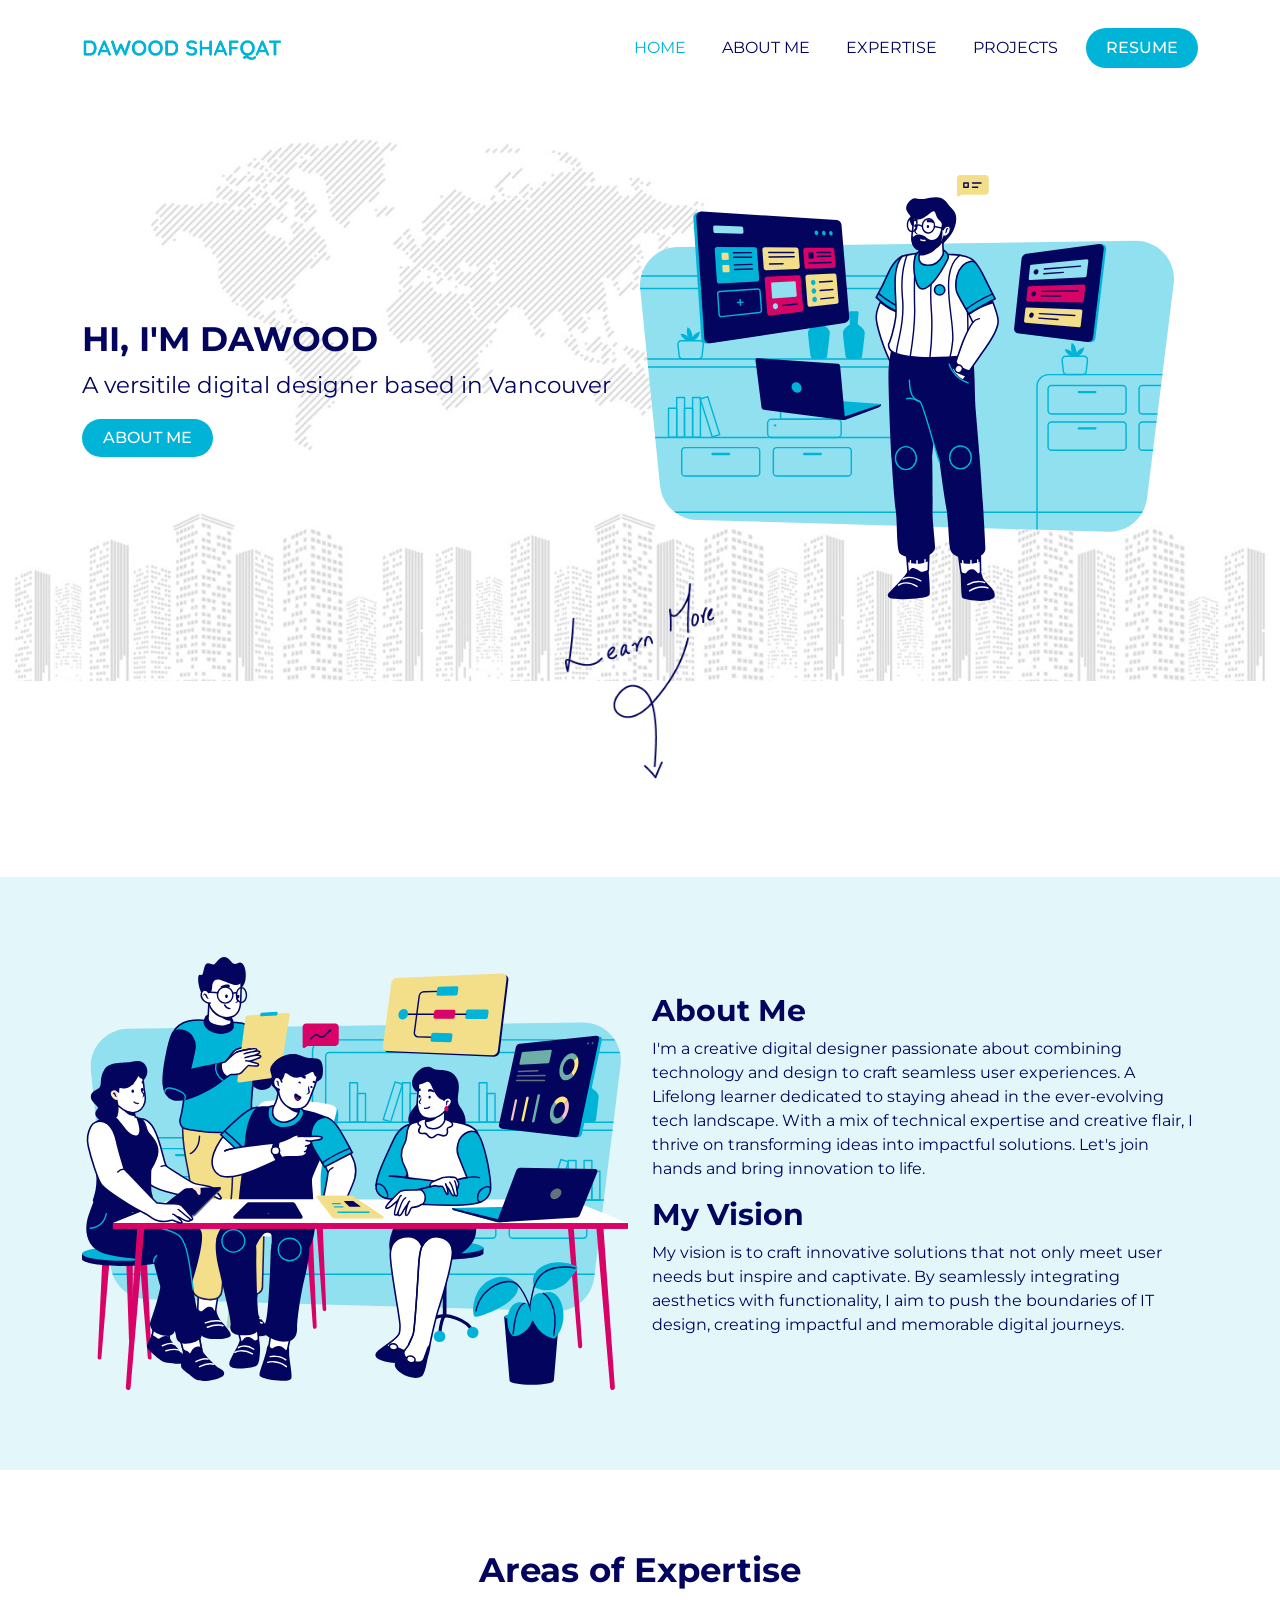
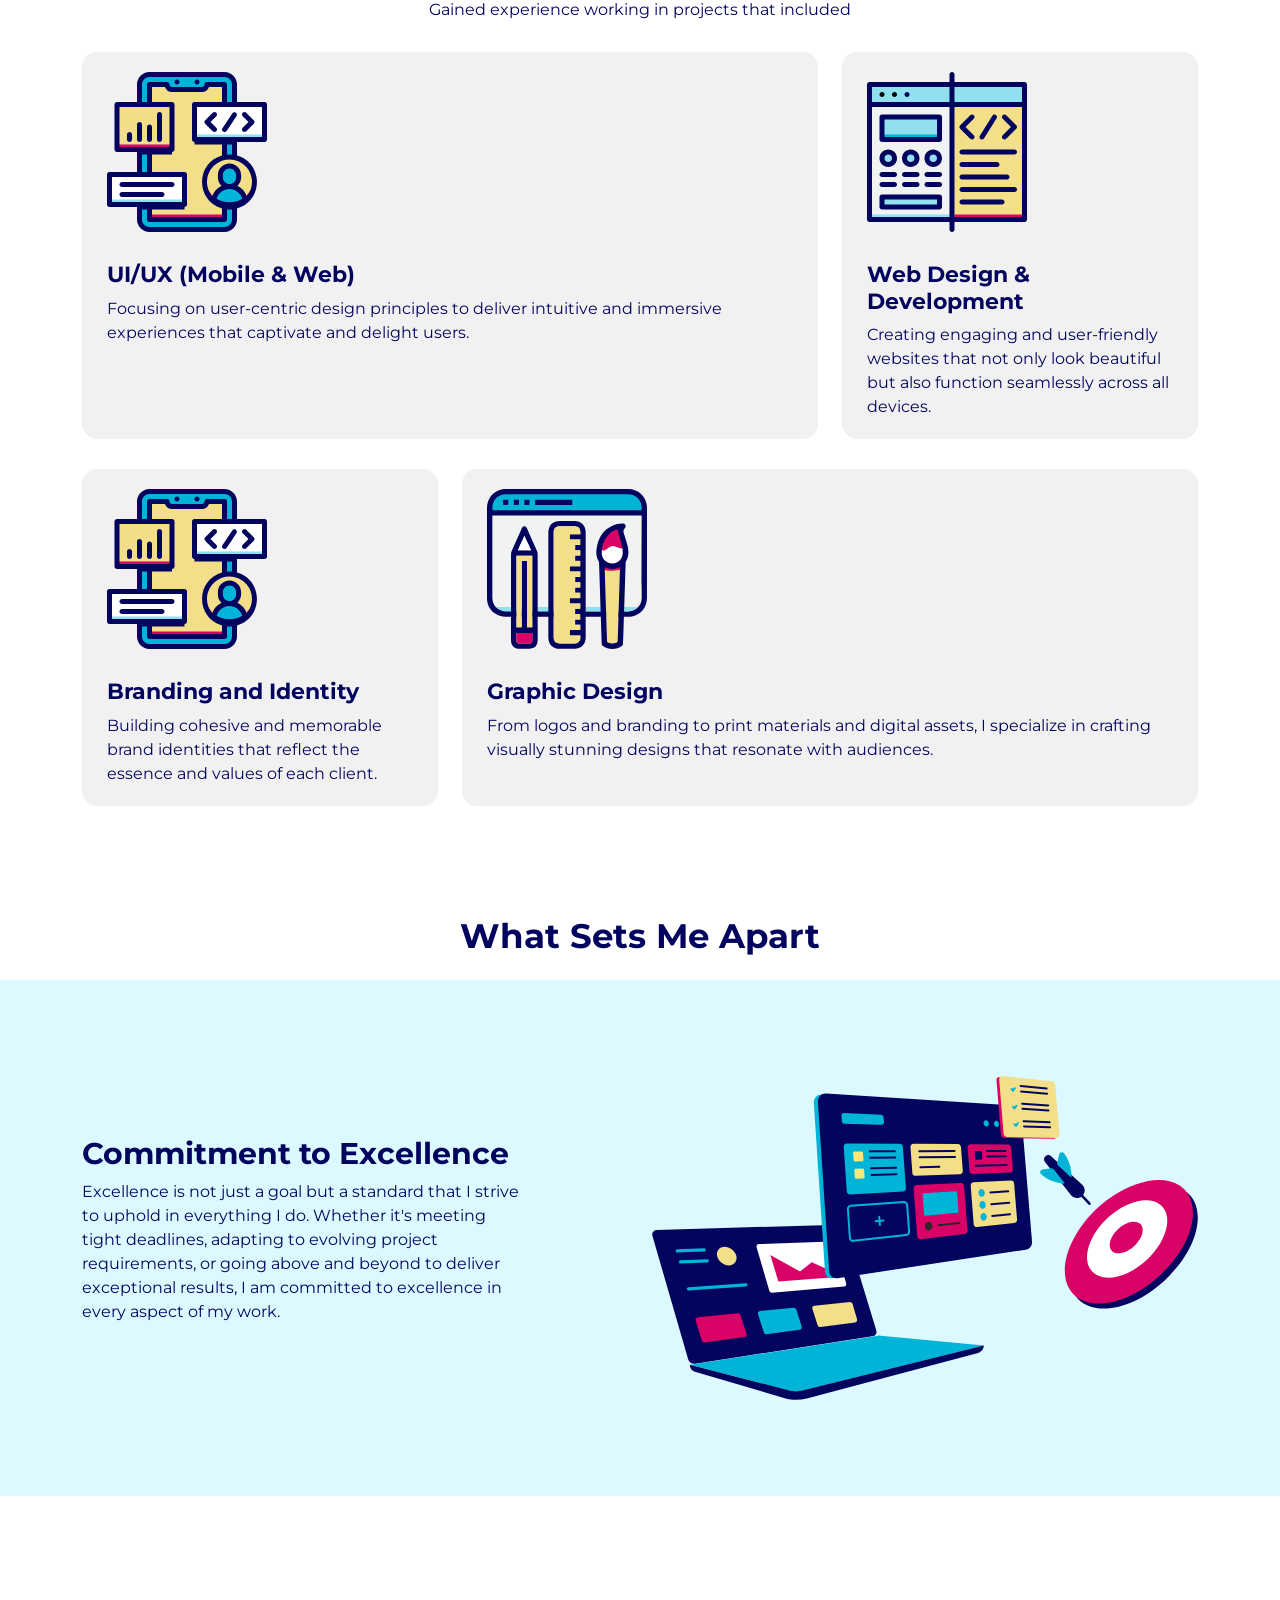
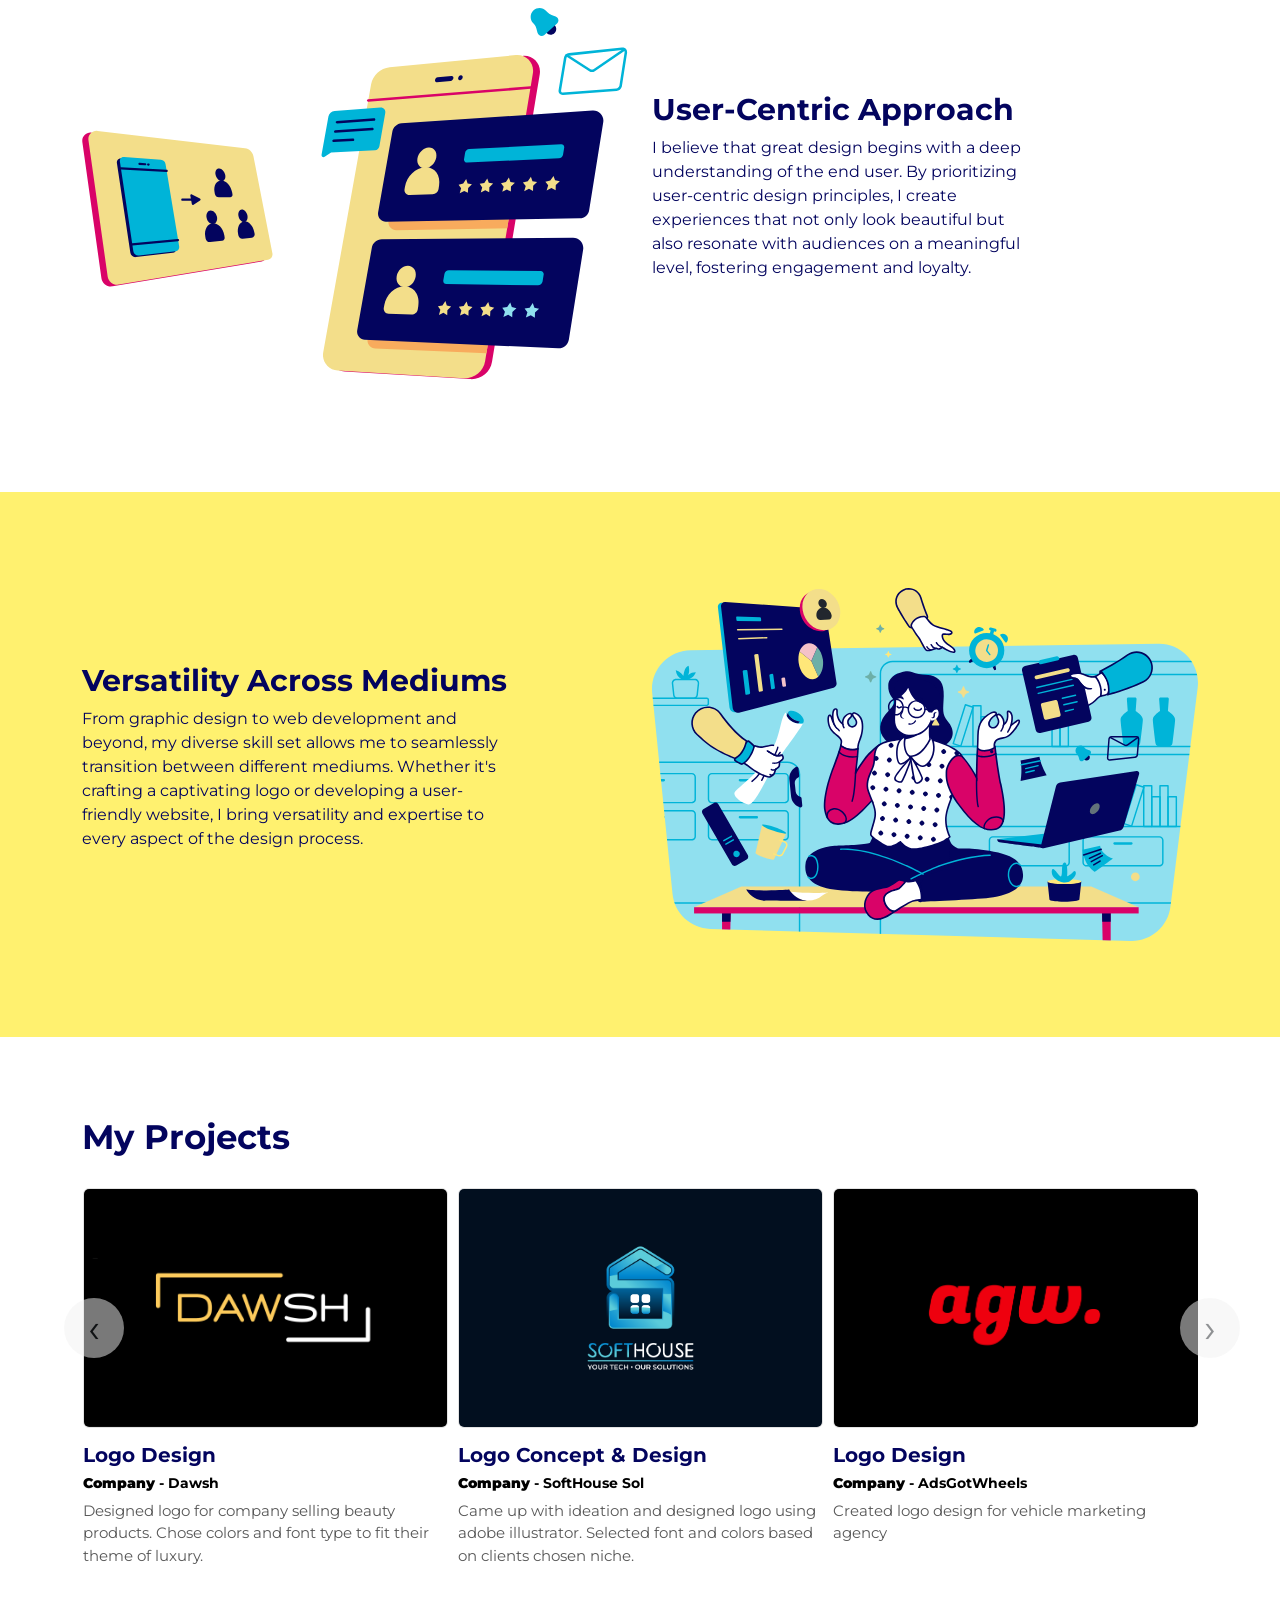
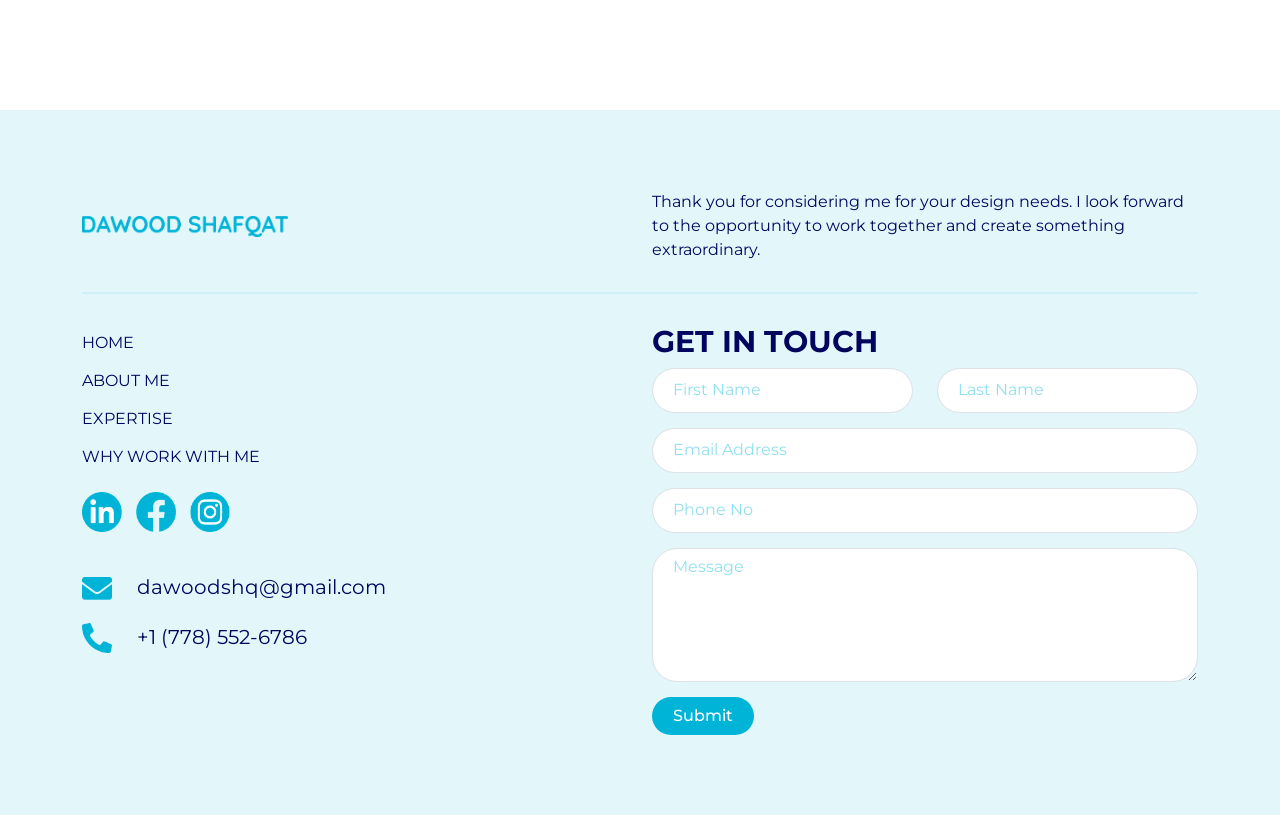
==== index.html @ 08c76b5c "Update index.html" ====
<!doctype html>
<html lang="en">

<head>
    <meta charset="utf-8">
    <meta name="viewport" content="width=device-width, initial-scale=1">
    <title>Dawood Shafqat</title>
    <link href="https://cdn.jsdelivr.net/npm/bootstrap@5.3.2/dist/css/bootstrap.min.css" rel="stylesheet"
        integrity="sha384-T3c6CoIi6uLrA9TneNEoa7RxnatzjcDSCmG1MXxSR1GAsXEV/Dwwykc2MPK8M2HN" crossorigin="anonymous">
    <link rel="preconnect" href="https://fonts.googleapis.com">
    <link rel="preconnect" href="https://fonts.gstatic.com" crossorigin>
    <link href="https://fonts.googleapis.com/css2?family=Montserrat:wght@400;500;700&display=swap" rel="stylesheet">
    <link rel="stylesheet" href="css/owl.carousel.min.css">
    <link rel="stylesheet" href="css/owl.theme.default.min.css">
    <link rel="stylesheet" href="css/style.css">
    <link rel="icon" type="image/png" href="img/fav2.png">

    
</head>

<body>
    <header>
        <nav class="navbar navbar-expand-lg ">
            <div class="container">
                <a class="navbar-brand" href="/"><img src="img/logo6.png" alt="" class="img-fluid logo"></a>
                <button class="navbar-toggler" type="button" data-bs-toggle="collapse"
                    data-bs-target="#navbarNavDropdown" aria-controls="navbarNavDropdown" aria-expanded="false"
                    aria-label="Toggle navigation">
                    <span class="navbar-toggler-icon"></span>
                </button>
                <div class="collapse navbar-collapse justify-content-end" id="navbarNavDropdown">
                    <ul class="navbar-nav">
                        <li class="nav-item">
                            <a class="nav-link active" aria-current="page" href="/">HOME</a>
                        </li>
                        <li class="nav-item">
                            <a class="nav-link" href="/#about-us">ABOUT ME</a>
                        </li>
                        <li class="nav-item">
                            <a class="nav-link" href="/#services">EXPERTISE</a>
                        </li>
                        <li class="nav-item">
                            <a class="nav-link" href="/#projects">PROJECTS</a>
                        </li>
                        <li class="nav-item">
                            <a class="nav-link btn btn-theme" href="Resume-Dawood.pdf" target="_blank">RESUME</a>
                        </li>
                    </ul>
                </div>
            </div>
        </nav>
    </header>

    <section class="bg-main" id="home">
        <div class="container">
            <div class="mainbanner">

                <div class="item row align-items-center">
                    <div class="col-md-6">
                        <h2>
                           HI, I'M DAWOOD
                        </h2>
                        <p style="font-size: 23px;">
                          A versitile digital designer based in Vancouver
                        </p>
                        <a href="/#about-us" class="btn btn-theme">ABOUT ME</a>
                    </div>
                    <div class="col-md-6">
                        <img src="img/home.svg" class="img-fluid" alt="">
                    </div>
                </div>

            </div>
        </div>
    </section>

    <a href="#about-us" class="learnomore"><img src="img/learnmore.png" class="img-fluid center-cta" alt=""></a>

    <section class="bg-theme" id="about-us">
        <div class="container">
            <div class="row align-items-center">
                <div class="col-md-6">
                    <img src="img/team.svg" alt="" class="img-fluid">
                </div>
                <div class="col-md-6">
                    <h3>About Me</h3>
                    <p>I'm a creative digital designer passionate about combining technology and design to craft seamless user experiences. A Lifelong learner dedicated to staying ahead in the ever-evolving tech landscape. With a mix of technical expertise and creative flair, I thrive on transforming ideas into impactful solutions. Let's join hands and bring innovation to life.

</p>
                    <h3>My Vision</h3>
                    <p>
                         My vision is to craft innovative solutions that not only meet user needs but inspire and captivate. By seamlessly integrating aesthetics with functionality, I aim to push the boundaries of IT design, creating impactful and memorable digital journeys.
                    </p>
                </div>
            </div>
        </div>
    </section>

    <section class="services" id="services">
        <div class="container">
            <div class="row align-items-center">
                <div class="col-md-12 text-center">
                    <h2>Areas of Expertise</h2>
                    <p>Gained experience working in projects that included</p>
                </div>
            </div>
            <div class="row">


                <div class="col-md-6 col-lg-8">
                    <div class="servicebox">
                        <img src="img/UserExperience.svg" alt="" class="img-fluid">
                        <h4>
                            UI/UX (Mobile & Web)
                        </h4>
                        <p>
                            Focusing on user-centric design principles to deliver intuitive and immersive experiences that captivate and delight users.
                        </p>
                    </div>
                </div>

                <div class="col-lg-4 col-md-6">
                    <div class="servicebox">
                        <img src="img/Development.svg" alt="" class="img-fluid">
                        <h4>
                            Web Design & Development
                        </h4>
                        <p>
                            Creating engaging and user-friendly websites that not only look beautiful but also function seamlessly across all devices.
                        </p>
                    </div>
                </div>

                <div class="col-lg-4 col-md-6">
                    <div class="servicebox">
                        <img src="img/UserExperience.svg" alt="" class="img-fluid">
                        <h4>
                            Branding and Identity
                        </h4>
                        <p>
                            Building cohesive and memorable brand identities that reflect the essence and values of each client.
                        </p>
                    </div>
                </div>

                <div class="col-md-6 col-lg-8">
                    <div class="servicebox">
                        <img src="img/UIUX.svg" alt="" class="img-fluid">
                        <h4>
                            Graphic Design
                        </h4>
                        <p>
                           From logos and branding to print materials and digital assets, I specialize in crafting visually stunning designs that resonate with audiences.
                        </p>
                    </div>
                </div>

              <!--   <div class="col-md-6 col-lg-8">
                    <div class="servicebox">
                        <img src="img/PassiveIncome.svg" alt="" class="img-fluid">
                        <h4>
                            Devops
                        </h4>
                        <p>
                            Services encompass continuous integration, deployment, automation, monitoring, and cloud
                            orchestration. We optimize workflows, enhance collaboration, and ensure rapid, reliable
                            software delivery for accelerated innovation and competitiveness.
                        </p>
                    </div>
                </div>

 -->
                <!-- <div class="col-lg-4 col-md-6">
                    <div class="servicebox">
                        <img src="img/CloudComputing.svg" alt="" class="img-fluid">
                        <h4>
                            Cloud Solutions
                        </h4>
                        <p>
                            Leverage the power of the cloud for scalability, security, and cost-effieciency in your
                            operations.
                        </p>
                    </div>
                </div>

            </div>
 -->

        </div>
    </section>
    
    <h2 class="text-center mb-4">What Sets Me Apart</h2>

    <section class="theme-blue mt-4" id="why">
        <div class="container">
            <div class="row align-items-center">
                <div class="col-md-6 my-3">
                    <h3>Commitment to Excellence</h3>
                    <p>Excellence is not just a goal but a standard that I strive to uphold in everything I do. Whether it's meeting tight deadlines, adapting to evolving project requirements, or going above and beyond to deliver exceptional results, I am committed to excellence in every aspect of my work.

</p>
                </div>
                <div class="col-md-6 my-3">
                    <img src="img/innovative-solutions.svg" alt="" class="img-fluid">
                </div>
            </div>
        </div>
    </section>

    <section class="theme-white mt-3" id="why">
        <div class="container">
            <div class="row align-items-center">
                <div class="col-md-6 my-3">
                    <img src="img/approach.svg" alt="" class="img-fluid">
                </div>
                <div class="col-md-6 my-3">
                    <h3>User-Centric Approach</h3>
                    <p>I believe that great design begins with a deep understanding of the end user. By prioritizing user-centric design principles, I create experiences that not only look beautiful but also resonate with audiences on a meaningful level, fostering engagement and loyalty.</p>
                </div>

            </div>
        </div>
    </section>

    <section class="theme-yellow mt-3" id="why">
        <div class="container">
            <div class="row align-items-center">

                <div class="col-md-6 my-3">
                    <h3>Versatility Across Mediums</h3>
                    <p>From graphic design to web development and beyond, my diverse skill set allows me to seamlessly transition between different mediums. Whether it's crafting a captivating logo or developing a user-friendly website, I bring versatility and expertise to every aspect of the design process.</p>
                </div>
                <div class="col-md-6 my-3">
                    <img src="img/expert.svg" alt="" class="img-fluid">
                </div>
            </div>
        </div>
    </section>

    <section id="projects">
        <div class="container">
            <div class="row">
                <div class="col-md-12">
                    <h2>My Projects</h2>
                </div>
                <div class="work-slider owl-carousel">

                    
                     <div class="item">
                        <a href="img/projects/Logo1.png" target="_blank"><img src="img/projects/Logo1.png" alt="" class="img-fluid"></a>
                        <h3>Logo Concept & Design</h3>
                        <h5><b>Company</b> - SoftHouse Sol</h5>
                        <p>Came up with ideation and designed logo using adobe illustrator. Selected font and colors based on clients chosen niche.  </p>
                    </div>

                     
                    <div class="item">
                        <a href="img/projects/Logo3_1.png" target="_blank"><img src="img/projects/logo3.png" alt="" class="img-fluid"></a>
                        <h3>Logo Design</h3>
                        <h5><b>Company</b> - AdsGotWheels</h5>
                        <p>Created logo design for vehicle marketing agency</p>
                    </div>

                    <div class="item">
                        <a href="img/projects/Levellers_Logo.png" target="_blank"><img src="img/projects/Levellers_Logo.png" alt="" class="img-fluid"></a>
                        <h3>Logo Design</h3>
                        <h5><b>Company</b> - Levellers Cooperative</h5>
                        <p>Designed modern and minimilistic logo for housing cooperative based in Vancouver</p>
                    </div>

                    <div class="item">
                        <a href="https://agw-djo5zyjzl1skj9ka.builder-preview.com" target="_blank"><img src="img/projects/Project_agw.png" alt="" class="img-fluid"></a>
                        <h3>Website Design & Development</h3>
                        <h5><b>Company</b> - AdsGotWheels</h5>
                        <p>Website design for vehicle marketing agency</p>
                    </div>

                    <div class="item">
                        <a href="https://levellerscoop.ca" target="_blank"><img src="img/projects/Project_levellers.png" alt="" class="img-fluid"></a>
                        <h3>Website Design & Development</h3>
                        <h5><b>Company</b> - Levellers Cooperative</h5>
                        <p>Designed and Dveveloped website for coop housing based in Vancouver including front and backend</p>
                    </div>

                    <div class="item">
                        <a href="img/projects/business.png" target="_blank"><img src="img/projects/business.png" alt="" class="img-fluid"></a>
                        <h3>Business Cards Design</h3>
                        <h5><b>Company</b> - SoftHouse Sol</h5>
                        <p>Designed business cards for IT services company using Figma. Created 2 different themes black and white and set up dimensions ready for printing.</p>
                    </div>

                    <div class="item">
                        <a href="img/projects/Poster1.png" target="_blank"><img src="img/projects/Poster1.png" alt="" class="img-fluid"></a>
                        <h3>Poster Concept & Design</h3>
                        <h5><b>Company</b> - SoftHouse Sol</h5>
                        <p>Designed poster's and came up with unique concept's to visually attract consumers with marketing. Designed for digital print using Figma</p>
                    </div>

                    <div class="item">
                        <a href="WebEnergy.pdf" target="_blank"><img src="img/projects/WebEnergy.png" alt="" class="img-fluid"></a>
                        <h3>Web UI Design</h3>
                        <h5><b>Company</b> - Energy</h5>
                        <p>Designed UI page of website for digital creators to get more exposure for their work.</p>
                    </div>

                    <div class="item">
                        <a href="javascript:;"><img src="img/projects/5.png" alt="" class="img-fluid"></a>
                        <h3>Shopify Store</h3>
                        <h5><b>Company</b> - Dawsh</h5>
                        <p>Shopify website setup and design for startup</p>
                    </div>

                    <div class="item">
                        <a href="https://www.instagram.com/softhousesol" target="_blank"><img src="img/projects/Social1.png" alt="" class="img-fluid"></a>
                        <h3>Social Media Posts</h3>
                        <h5><b>Company</b> - SoftHouse Sol</h5>
                        <p>Came up with concept and designed social media posts using Figma for IT services. Selected designs based on company’s theme and target audience.</p>
                    </div>


                    <div class="item">
                        <a href="https://falakintl.com" target="_blank"><img src="img/projects/1.png" alt="" class="img-fluid"></a>
                        <h3>General Trading Website</h3>
                        <h5><b>Company</b> - Falak International</h5>
                        <p>Design and development of trading company website carefully catered to their requirements</p>
                    </div>
                    
                    <div class="item">
                        <a href="img/projects/2.png" target="_blank"><img src="img/projects/2.png" alt="" class="img-fluid"></a>
                        <h3>Nanny App UI Design</h3>
                        <h5><b>Company</b> - Amae</h5>
                        <p>Created wireframes and mockups of over 100 screens for a Nanny locater app. Designed interactive mockups using Figma to serve as presentation of the final concept work.</p>
                        
                    </div>
                    <!-- <div class="item">
                        <a href="https://interequipment.com" target="_blank"><img src="img/projects/3.png" alt="" class="img-fluid"></a>
                        <h3>Construction Equipment Website</h3>
                        <h5><b>Company</b> - InterEquipment</h5>
                        <p>Design and development of industrial company website supply app</p>
                    </div> -->
                    
                    <div class="item">
                        <a href="javascript:;"><img src="img/projects/4.png" alt="" class="img-fluid"></a>
                        <h3>Electronics Store</h3>
                        <h5><b>Company</b> - SFU Project</h5>
                        <p>Development of electronics website including marketplace integration </p>
                    </div>

                    <div class="item">
                        <a href="https://www.youtube.com/watch?app=desktop&v=ZvAYIL-X05k" target="_blank"><img src="img/projects/anon.png" alt="" class="img-fluid"></a>
                        <h3>Short Film</h3>
                        <h5><b>Company</b> - SFU Project</h5>
                        <p>Created Short Film including post production work on After Effects</p>
                    </div>

                    <div class="item">
                        <a href="https://www.youtube.com/watch?v=uUejdJ9UH_g" target="_blank"><img src="img/projects/ABMmain.png" alt="" class="img-fluid"></a>
                        <h3>ABM - 3D Model Design</h3>
                        <h5><b>Company</b> - SFU Project</h5>
                        <p>Created sketches, digital designs using solidworks and a phyical model of a moving object involving multiple gears and a lever.</p>
                    </div>

                    <div class="item">
                        <a href="https://www.youtube.com/watch?v=e-BquKcTvLg" target="_blank"><img src="img/projects/pic4.png" alt="" class="img-fluid"></a>
                        <h3>THE PAVILLION - 3D Model Design</h3>
                        <h5><b>Company</b> - SFU Project</h5>
                        <p>Designed sketches, digitized on Rhinoceros 6 and rendered on KeyShot 9 of this pavilion model for spatial design course. </p>
                    </div>

                    <div class="item">
                        <a href="https://www.youtube.com/watch?v=M5l6bNXlmbA&t=7s" target="_blank"><img src="img/projects/kinetic.png" alt="" class="img-fluid"></a>
                        <h3>Kinetic Typography Project</h3>
                        <h5><b>Company</b> - SFU Project</h5>
                        <p>Created Kinetic Typography of an inspirational video using Adobe After Effects </p>
                    </div>

                   <div class="item">
                        <a href="img/projects/Logo2.png" target="_blank"><img src="img/projects/Logo2.png" alt="" class="img-fluid"></a>
                        <h3>Logo Design</h3>
                        <h5><b>Company</b> - Dawsh</h5>
                        <p>Designed logo for company selling beauty products. Chose colors and font type to fit their theme of luxury.</p>
                    </div>



                </div>
            </div>
        </div>

    </section>

    <section class="bg-theme contact" id="contact">
        <div class="container">
            <div class="row align-items-center">
                <div class="col-md-6">
                    <img src="img/logo2.png" alt="" class="img-fluid logo">
                </div>
                <div class="col-md-6">
                    <p class="mb-0">Thank you for considering me for your design needs. I look forward to the opportunity to work together and create something extraordinary.</p>
                </div>
            </div>
            <hr>
            <div class="row">
                <div class="col-md-6">
                    <ul class="footer-menu">
                        <li><a href="/">HOME</a></li>
                        <li><a href="/#about-us">ABOUT ME</a></li>
                        <li><a href="/#services">EXPERTISE</a></li>
                        <li><a href="/#why">WHY WORK WITH ME</a></li>
                    </ul>
                    <div class="social">
                        <a href="https://www.linkedin.com/in/dawood-shafqat/" target="_blank"><img src="img/linkedin.png"
                                alt=""></a>
                        <a href="https://www.facebook.com/dawood.shafqat.3"
                            target="_blank"><img src="img/fb.png" alt=""></a>
                        <a href="https://www.instagram.com/dawoodshafqat" target="_blank"><img
                                src="img/instagram.png" alt=""></a>
                    </div>
                    <div class="my-3">
                        <ul class="contactlinks">
                            <li>
                                <a href="mailto:dawoodshq@gmail.com">
                                    <img src="img/envelope.png" alt="">
                                    <span>dawoodshq@gmail.com </span>
                                </a>
                            </li>
                            <li>
                                <a href="tel:+17785526786">
                                    <img src="img/phone.png" alt="">
                                    <span>+1 (778) 552-6786</span>
                                </a>
                            </li>
                        </ul>
                    </div>
                </div>
                <div class="col-md-6">
                    <h3>
                        GET IN TOUCH
                    </h3>
                    <form class="form row" action="contact.php" method="post">
                        <div class="col-md-6">
                            <input type="text" name="fName" placeholder="First Name" class="form-control" required>
                        </div>
                        <div class="col-md-6">
                            <input type="text" name="lName" placeholder="Last Name" class="form-control" required>
                        </div>
                        <div class="col-md-12">
                            <input type="text" name="email" placeholder="Email Address" class="form-control" required>
                        </div>
                        <div class="col-md-12">
                            <input type="text" name="phoneNo" placeholder="Phone No" class="form-control" required>
                        </div>
                        <div class="col-md-12">
                            <textarea name="message" id="" rows="5" class="form-control" placeholder="Message" required></textarea>
                        </div>
                        <div class="col-md-12">
                            <input type="submit" value="Submit" name="submit" class="btn btn-theme">
                        </div>
                    </form>
                </div>
            </div>

        </div>
    </section>

   <!--  <footer class="py-3">
        <div class="container">
            <div class="row text-center">
                <div class="col-md-12">
                    <p class="mb-0">
                        &copy; Copyright 2023 SoftHouse. All right reserved.
                    </p>
                </div>
            </div>
        </div>
    </footer> -->

    <script src="https://ajax.googleapis.com/ajax/libs/jquery/3.7.1/jquery.min.js"></script>

    <script src="https://cdn.jsdelivr.net/npm/@popperjs/core@2.11.8/dist/umd/popper.min.js"
        integrity="sha384-I7E8VVD/ismYTF4hNIPjVp/Zjvgyol6VFvRkX/vR+Vc4jQkC+hVqc2pM8ODewa9r"
        crossorigin="anonymous"></script>
    <script src="https://cdn.jsdelivr.net/npm/bootstrap@5.3.2/dist/js/bootstrap.min.js"
        integrity="sha384-BBtl+eGJRgqQAUMxJ7pMwbEyER4l1g+O15P+16Ep7Q9Q+zqX6gSbd85u4mG4QzX+"
        crossorigin="anonymous"></script>

    <script src="js/owl.carousel.min.js"></script>

    <script>
        $('.work-slider').owlCarousel({
            items: 3,
            loop: true,
            margin: 10,
            nav: true,
            autoplay: true,
            center: true,
            responsive: {
                0: {
                    items: 1
                },
                600: {
                    items: 2
                },
                1000: {
                    items: 3
                }
            }
        })
    </script>


</body>

</html>
---- css/style.css ----
h1{
    color:#03045E;
    font-weight: bold;
}
h2{
    font-size: 34px;
    font-weight: bold;
    color:#03045E;
}
h3{
    font-size: 30px;
    color:#03045E;
    font-weight: bold;
}
h4{
    font-size: 26px;
    color:#03045E;
    font-weight: bold;
}
h5{
    color:#03045E;
    font-weight: bold;
}
h6{
    color:#03045E;
    font-weight: bold;
}
p{
    font-size:16px;
    color:#03045E;
}
body{
    font-family: 'Montserrat', sans-serif;
}
section{
    padding-top:80px;
    padding-bottom:80px;
}


.bg-main{
    background-image: url(../img/bg-main.jpg);
    background-size: cover;
}

.center-cta {
    max-width: 150px;
    margin: 0 auto;
    display: block;
    transform: translateY(-50%);
}

.btn-theme {
    background: #00B4D8;
    color: #fff;
    border-radius: 30px;
    font-size: 16px;
    font-weight: 500;
    transition: all 0.3s;
    display: inline-block !important;
    padding-left:20px !important;
    padding-right: 20px !important;
}
.bg-theme{
    background:rgba(144, 224, 239, 0.25)
}

.servicebox {
    background: #F1F1F1;
    border-radius: 15px;
    padding: 20px 25px;
    height: 100%;
}


.servicebox img {
    margin-bottom: 10px;
    height:160px;
}
.services .row > div{
    margin-bottom:30px;
}
.services .col-md-12 {margin-bottom: 30px;}

.services h4 {
    font-size: 22px;
    margin-top: 20px;
}

.services p {
    margin-bottom: 0;
}
.theme-yellow{
    background-color: #FFF16F;
}
.theme-white{
    background-color: #FFFFFF;
}

.theme-blue{
    background-color: #DBF9FF;
    
}



li.nav-item {
    margin-left: 20px;
    transition:all 0.3s
    padding-top:40px;

}

a.nav-link:not(.btn) {
    color: #03045E !important;
}
a.nav-link.active:not(.btn), a.nav-link:hover:not(.btn) {
    color: #00b4d8 !important;
}
.btn-theme:hover{
    background-color: #03045E;
    color: #fff;
}



.contact hr {
    border-top: 2px solid #90E0EF !important;
    margin-top:30px;
    margin-bottom:30px;
}

.form-control {
    border-radius: 25px;
    min-height: 45px;
    margin-bottom: 15px;
    font-size: 16px;
    padding-left: 20px;
}

.form-control::-webkit-input-placeholder { color:#90E0EF !important; }
.form-control::-moz-placeholder { color:#90E0EF !important;}
.form-control:-ms-input-placeholder { color:#90E0EF !important;}
.form-control input:-moz-placeholder { color:#90E0EF !important;}

.footer-menu {
    padding-left: 0;
    list-style: none;
}

.footer-menu a {
    color: #03045E;
    text-decoration: none;
    padding: 7px;
    display: inline-block;
    padding-left: 0;
    transition: all 0.3s;
}
.footer-menu a:hover {
    text-decoration: underline;
}
.social img {
    width: 40px;
    height: 40px;
}

.social a {
    display: inline-block;
    vertical-align: middle;
    margin-right: 10px;
}

.row-slide {
    width: 100%;
}
.mainbanner .owl-item {
    width: 100%;
}
.mainbanner .item {
    width: 100%;
}
.theme-yellow p {
    max-width: 420px;
}


.theme-blue p {
    max-width: 440px;
}

.theme-white p {
    max-width: 380px;
}
#projects .owl-nav {
    position: absolute;
    top: 25%;
    transform: translate(0px, -50%);
    width: 100%;
}

#projects .owl-nav .owl-next {
    position: absolute;
    right: 0;
    transform: translateX(30%);
}

#projects .owl-nav .owl-prev {
    position: absolute;
    left: 0;
    transform: translate(-30%, 0px);
}

#projects .owl-nav button {
    width: 60px;
    height: 60px;
    text-align: center;
    font-size: 40px;
    background: #F2F2F2;
    border-radius: 50%;
    display: flex;
    align-items: center;
    justify-content: center;
    opacity: 0.5;
    transition: all 0.3s ease-in-out;
}


#projects .owl-nav button:hover {
    opacity: 1;
}

#projects img {
    height: 240px;
    object-fit: cover;
    border: 1px solid #e3e3e3;
    border-radius: 6px;
}

#projects h3 {
    font-size: 20px;
    margin-top: 15px;
}

#projects h5 {
    font-size: 14px;
    color: #000 !important;
}

#projects p {
    font-size: 15px;
    color: #585858;
}

#projects  h2 {
    margin-bottom: 30px;
}
.logo {width: 206px;}
ul.contactlinks {
    padding-left: 0;
    list-style: none;
}

ul.contactlinks img {
    width: 30px;
    margin-right: 20px;
}

ul.contactlinks a {
    font-size: 20px;
    text-decoration: none;
    margin-top: 10px;
    display: block;
    color: #03045E;
    text-decoration: none;
}

ul.contactlinks {
    margin-top: 40px;
}
ul.contactlinks a{
    margin-top:20px;
    display:block;
}

/*// Extra small devices (portrait phones, less than 576px)
// No media query for `xs` since this is the default in Bootstrap*/

/*// Extra large devices (large desktops, 1200px and up)*/
@media (max-width: 1200px) { 
	
}

/*// Large devices (desktops, 992px and up)*/
@media (max-width: 992px) { 
   
}


/*// Medium devices (tablets, 768px and up)*/
@media (max-width: 768px) { 


    
   
}


/*// Small devices (landscape phones, 576px and up)*/
@media (max-width: 576px) { 

    
.col-md-6 img.img-fluid {
    margin-bottom: 40px;
    margin-top: 40px;

}

.center-cta {transform: translate(0px, -80px);}

.servicebox img.img-fluid {
    margin: 10px 0;
}

section {
    padding-top: 40px;
    padding-bottom: 40px;
}

.row>* {
    padding-left: 30px;
    padding-right: 30px;
}

form.form.row>* {
    padding-left: 0;
    padding-right: -0;
}

.contact > .container > .row:last-child > .col-md-6 {
    margin-bottom: 40px;
}
.col-md-6.my-3 {
    margin: 0 !important;
}

#projects .owl-nav button {
    display: none;
}

.theme-yellow .col-md-6 img.img-fluid {
    margin-top: 0 !important;
}

.theme-white .col-md-6 img.img-fluid {
    margin-top: 0 !important;
}
.theme-blue .col-md-6 img.img-fluid {
    margin-top: 0 !important;
}
      
}
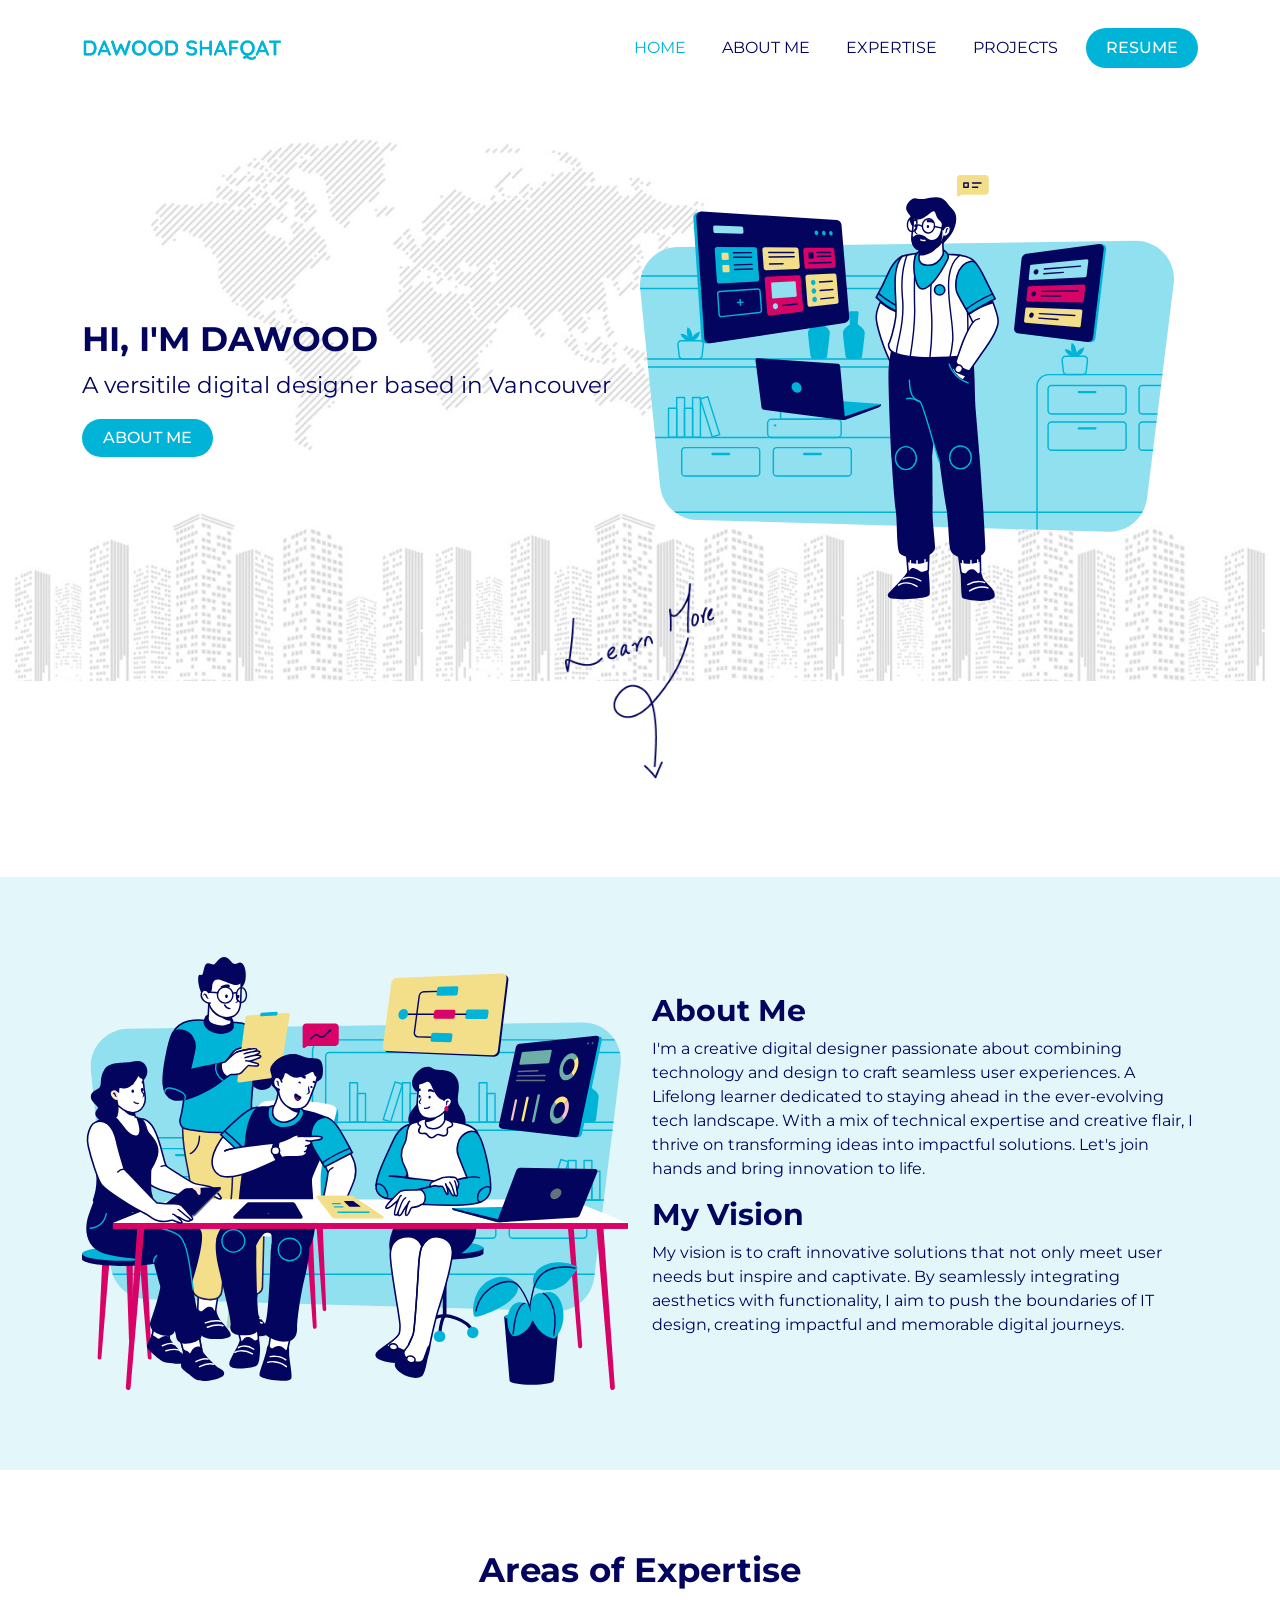
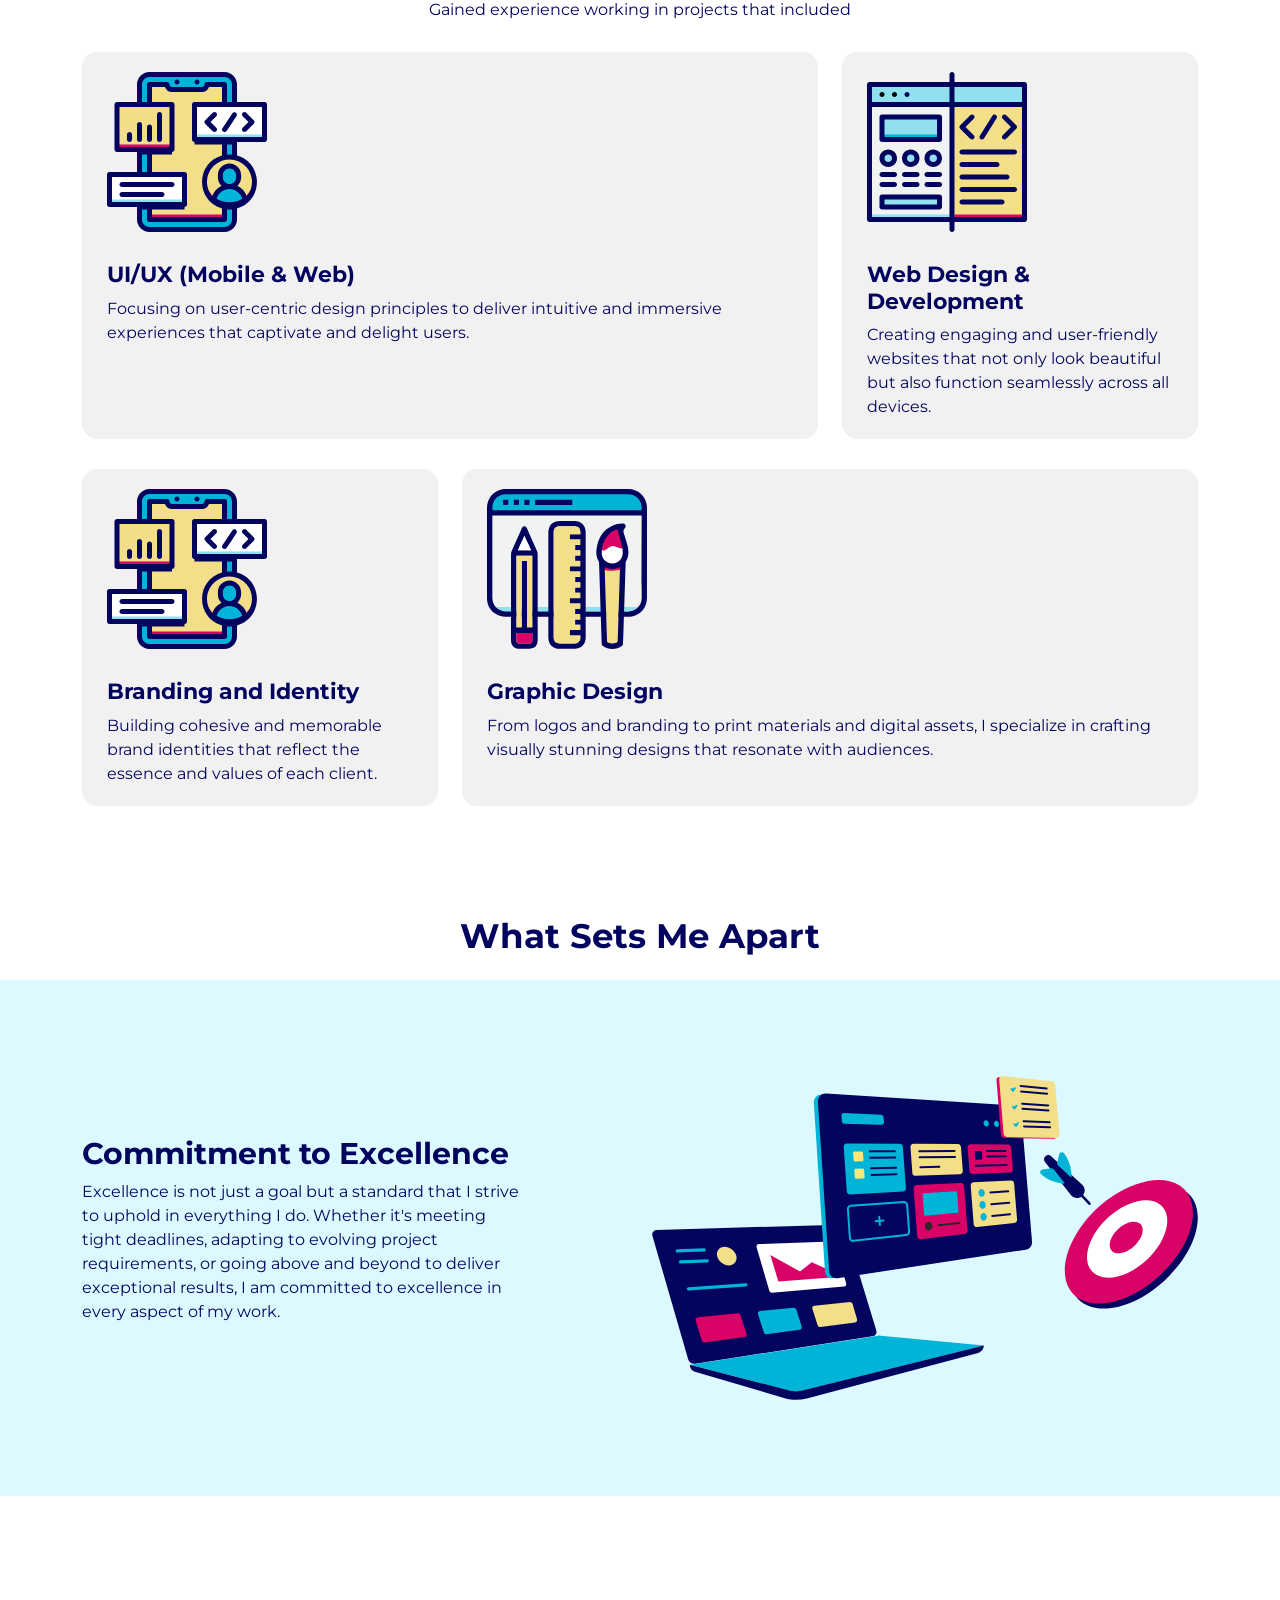
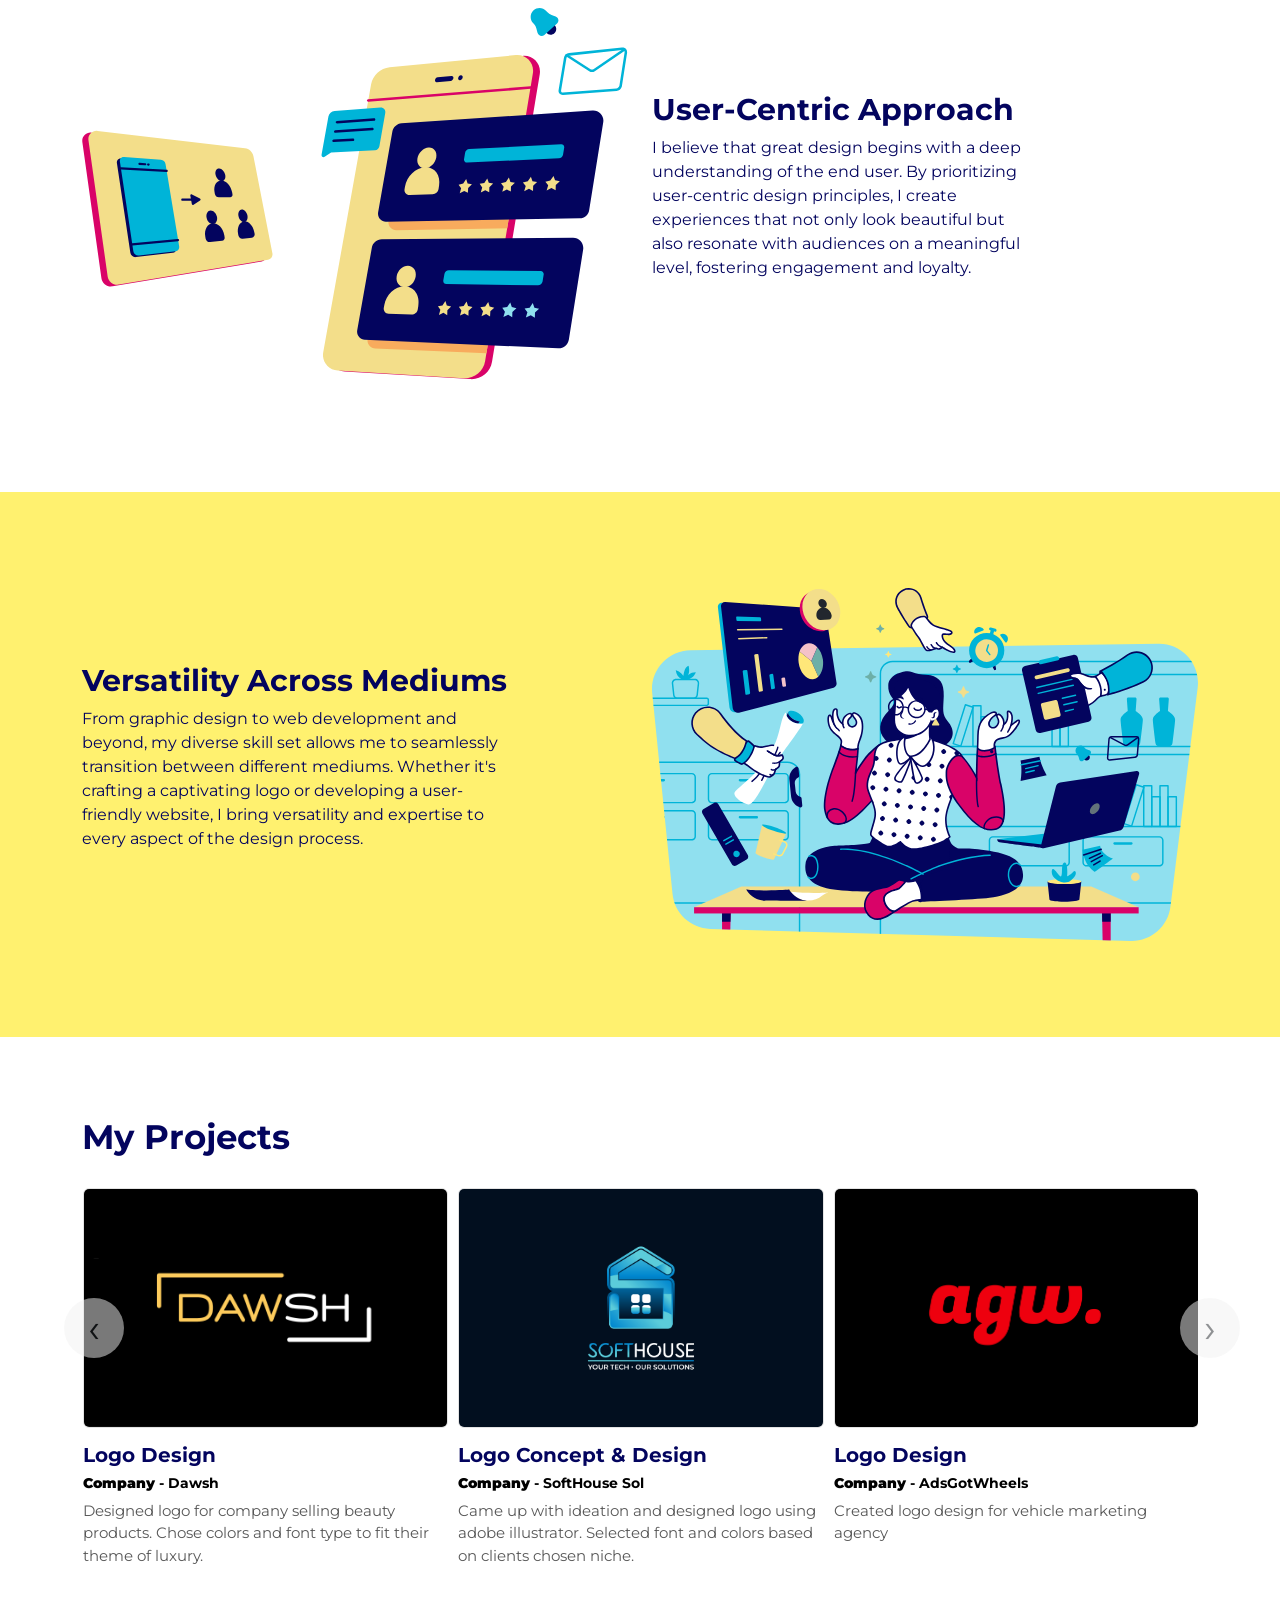
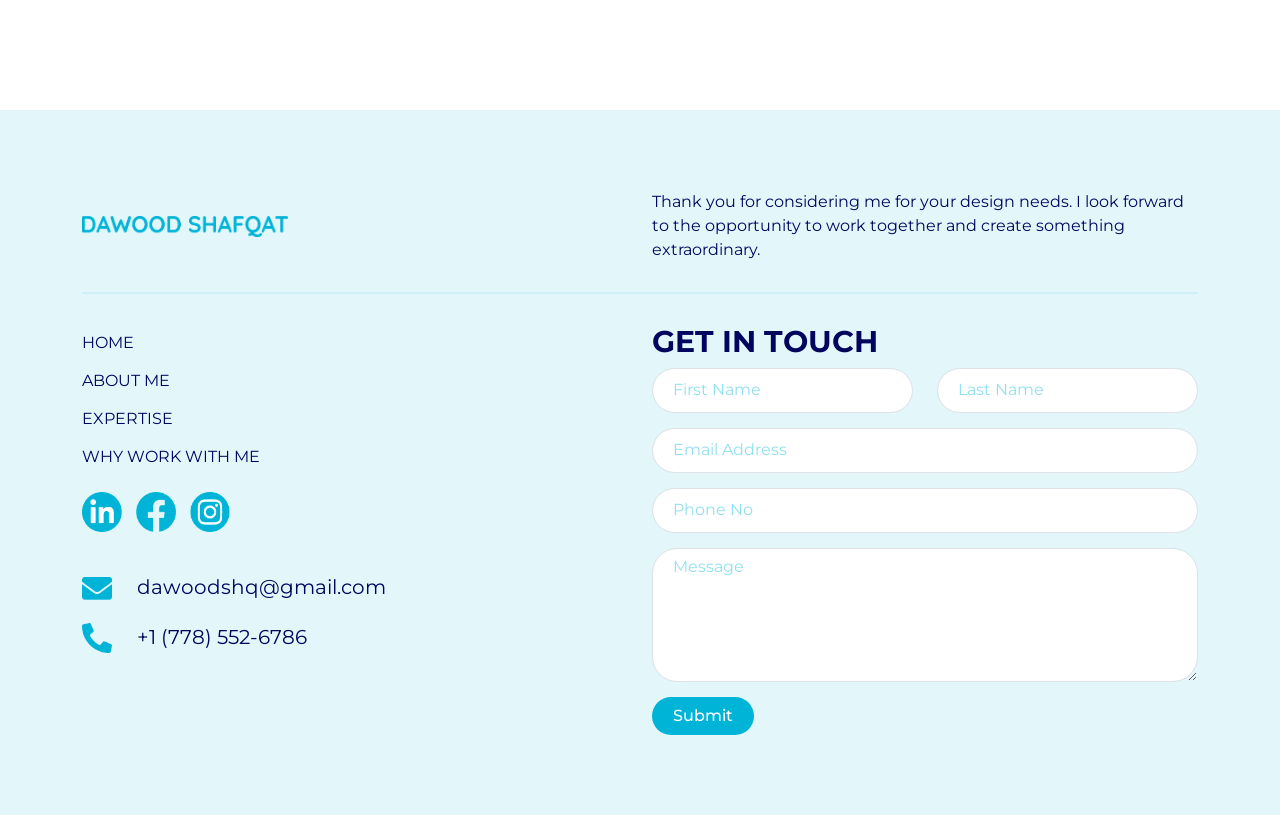
==== commit 3cfaa0e8: "Update index.html" ====
--- a/index.html
+++ b/index.html
@@ -269,6 +269,13 @@
                     </div>
 
                     <div class="item">
+                        <a href="img/projects/BabyChino_logo.png" target="_blank"><img src="img/projects/BabyChino_logo.png" alt="" class="img-fluid"></a>
+                        <h3>Logo Design</h3>
+                        <h5><b>Company</b> - BabyChino</h5>
+                        <p>Designed modern and minimilistic logo for Baby Products Company</p>
+                    </div>
+
+                    <div class="item">
                         <a href="https://agw-djo5zyjzl1skj9ka.builder-preview.com" target="_blank"><img src="img/projects/Project_agw.png" alt="" class="img-fluid"></a>
                         <h3>Website Design & Development</h3>
                         <h5><b>Company</b> - AdsGotWheels</h5>
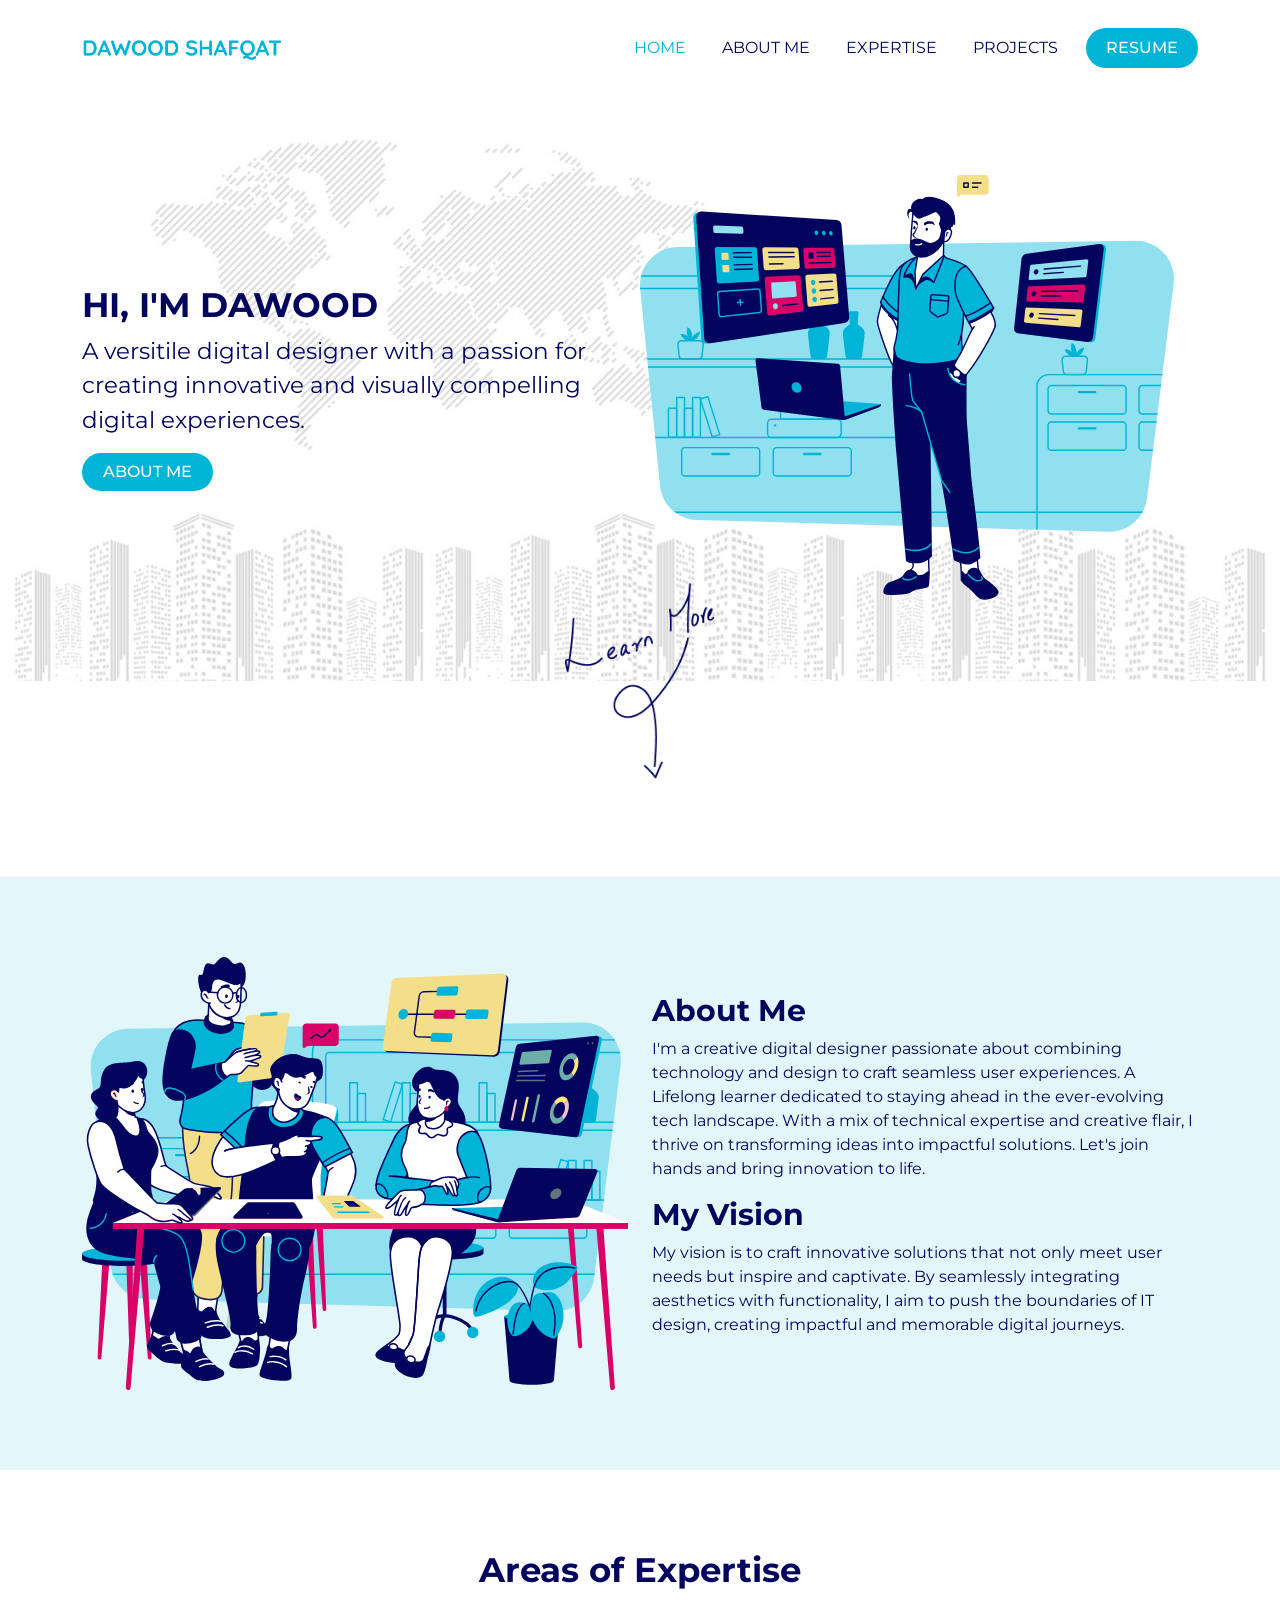
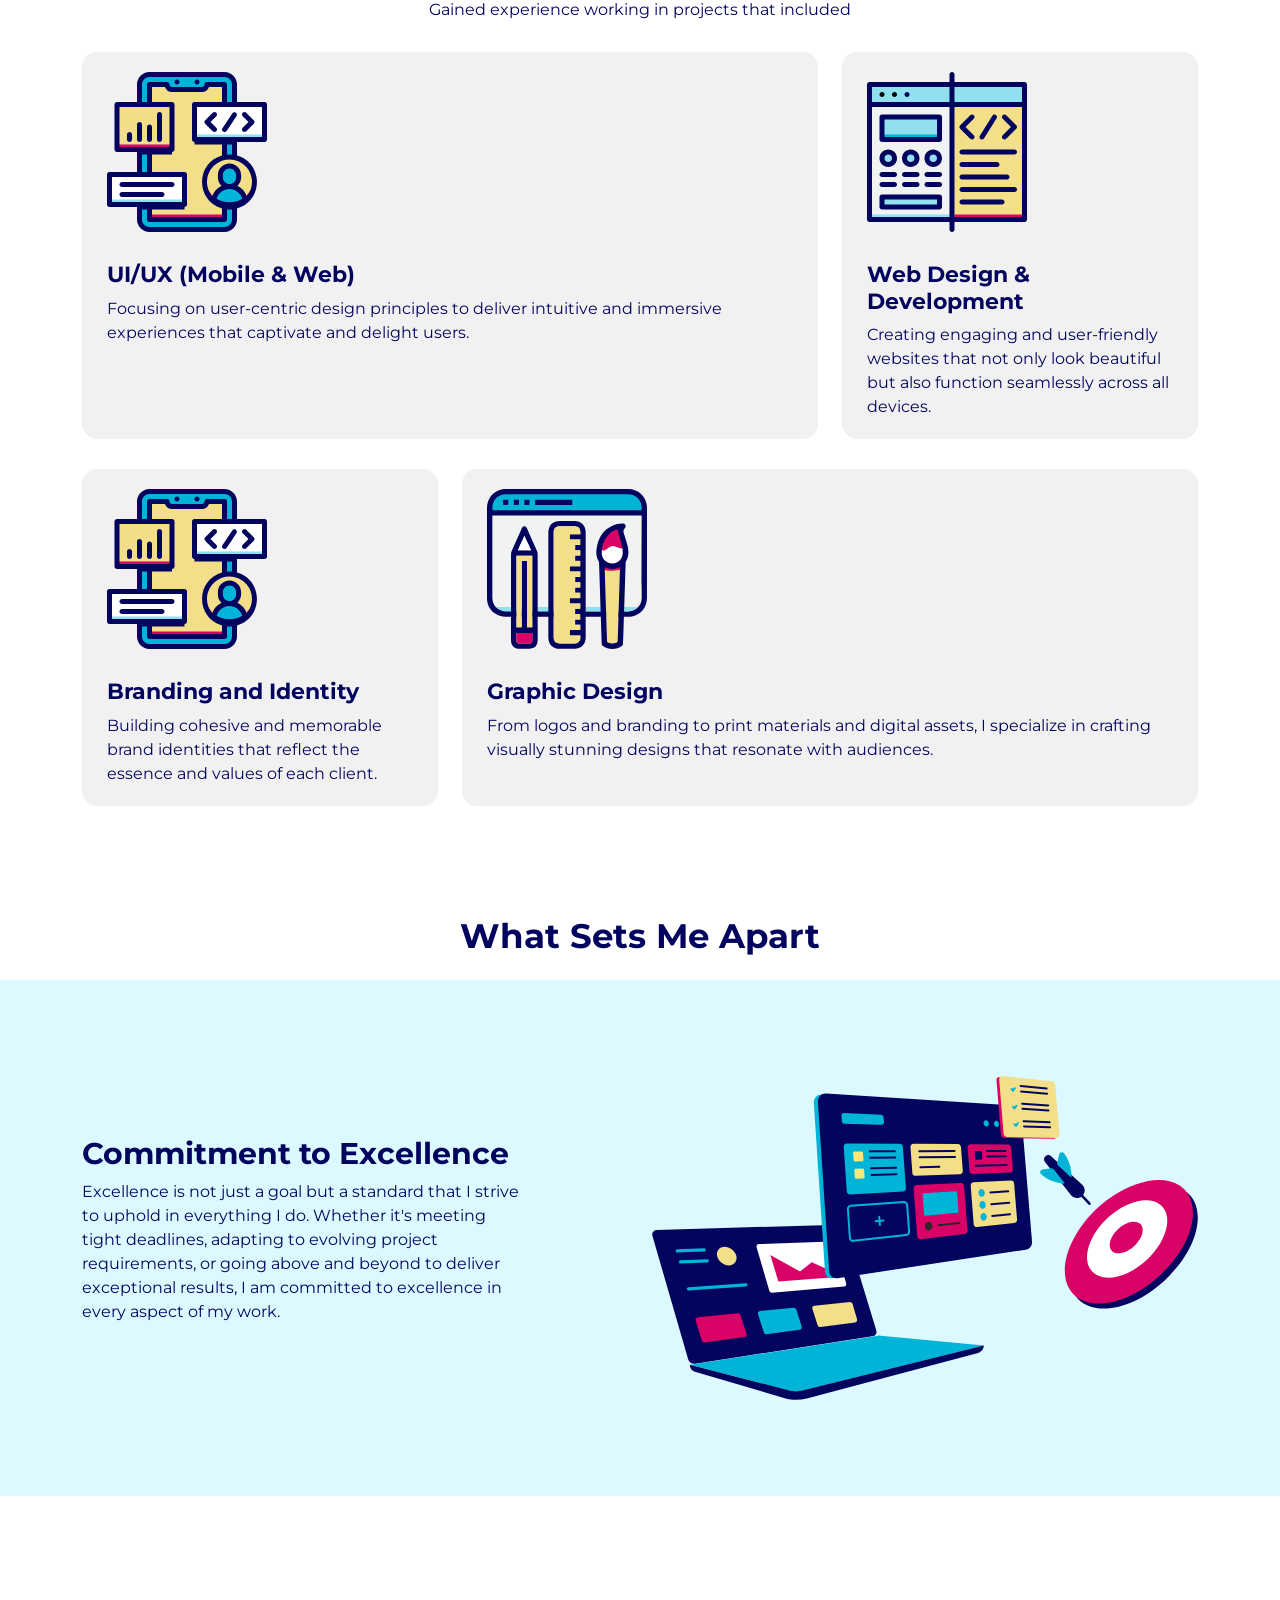
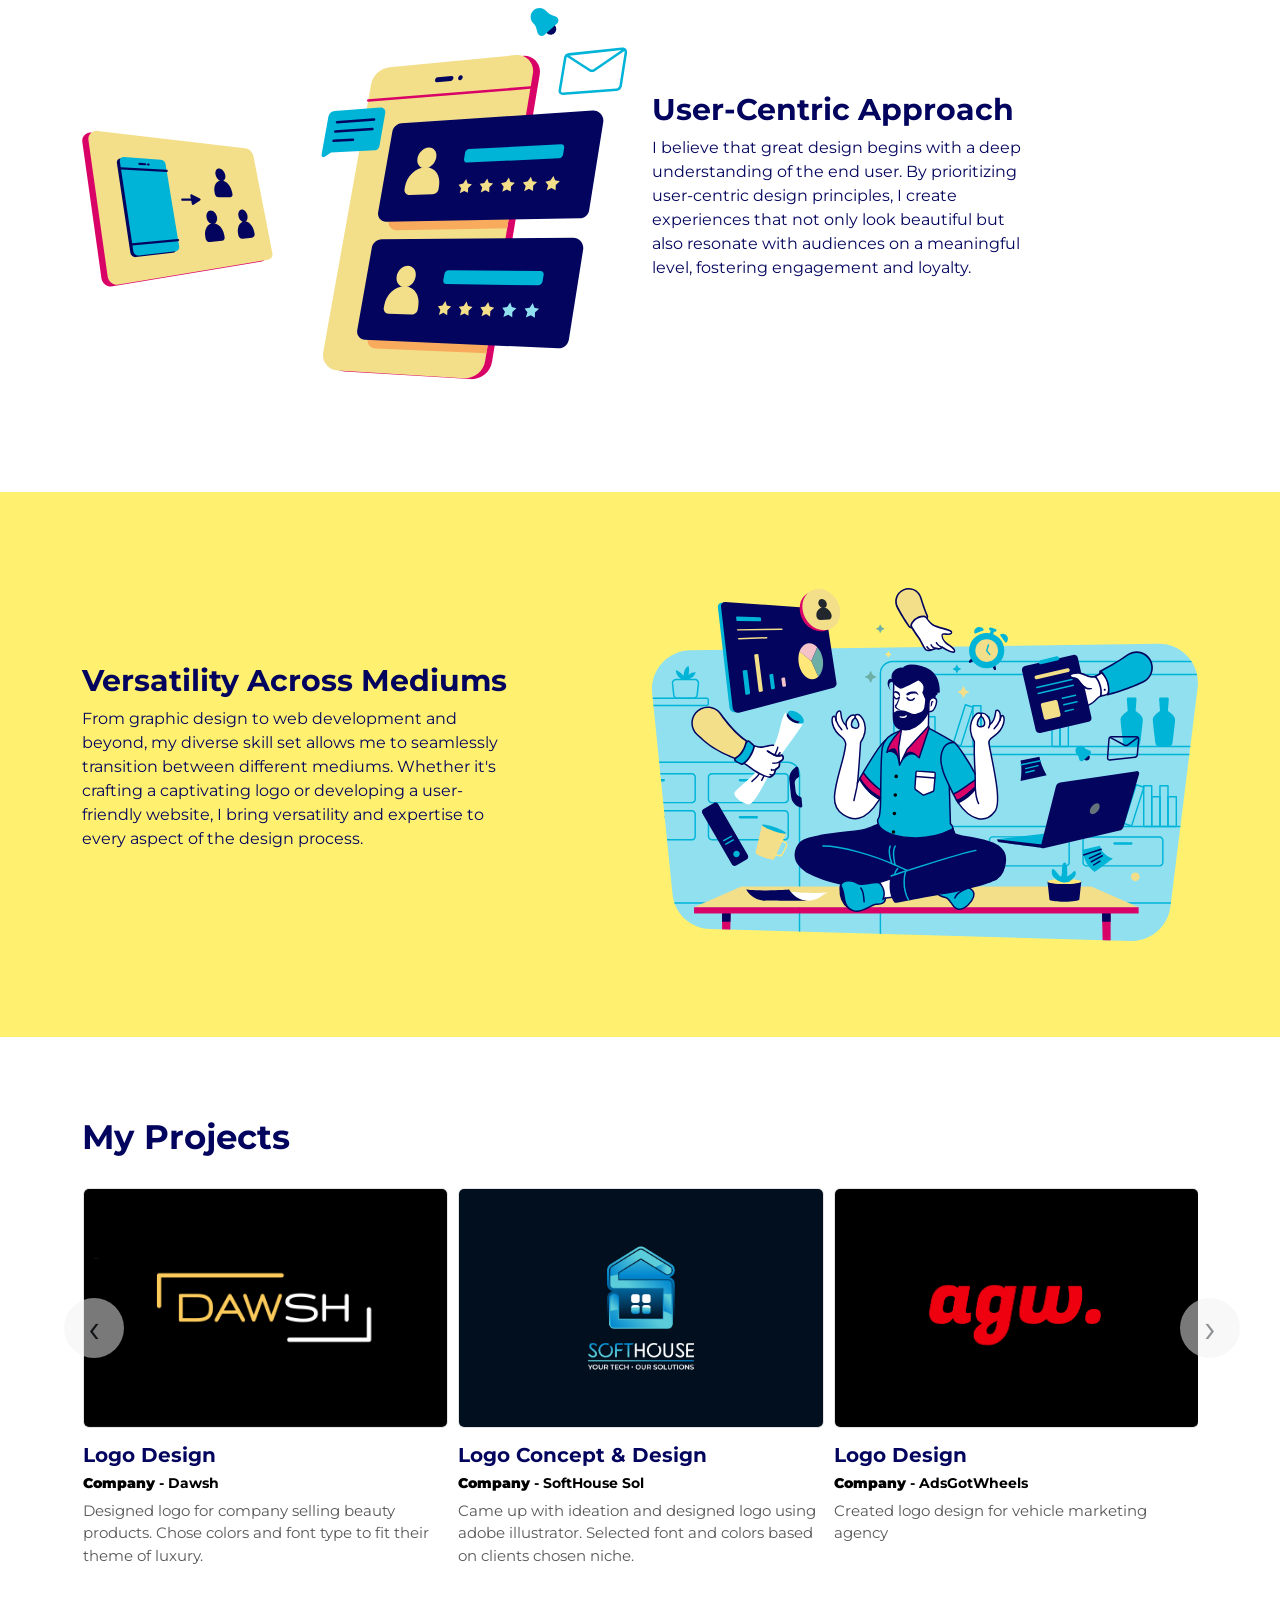
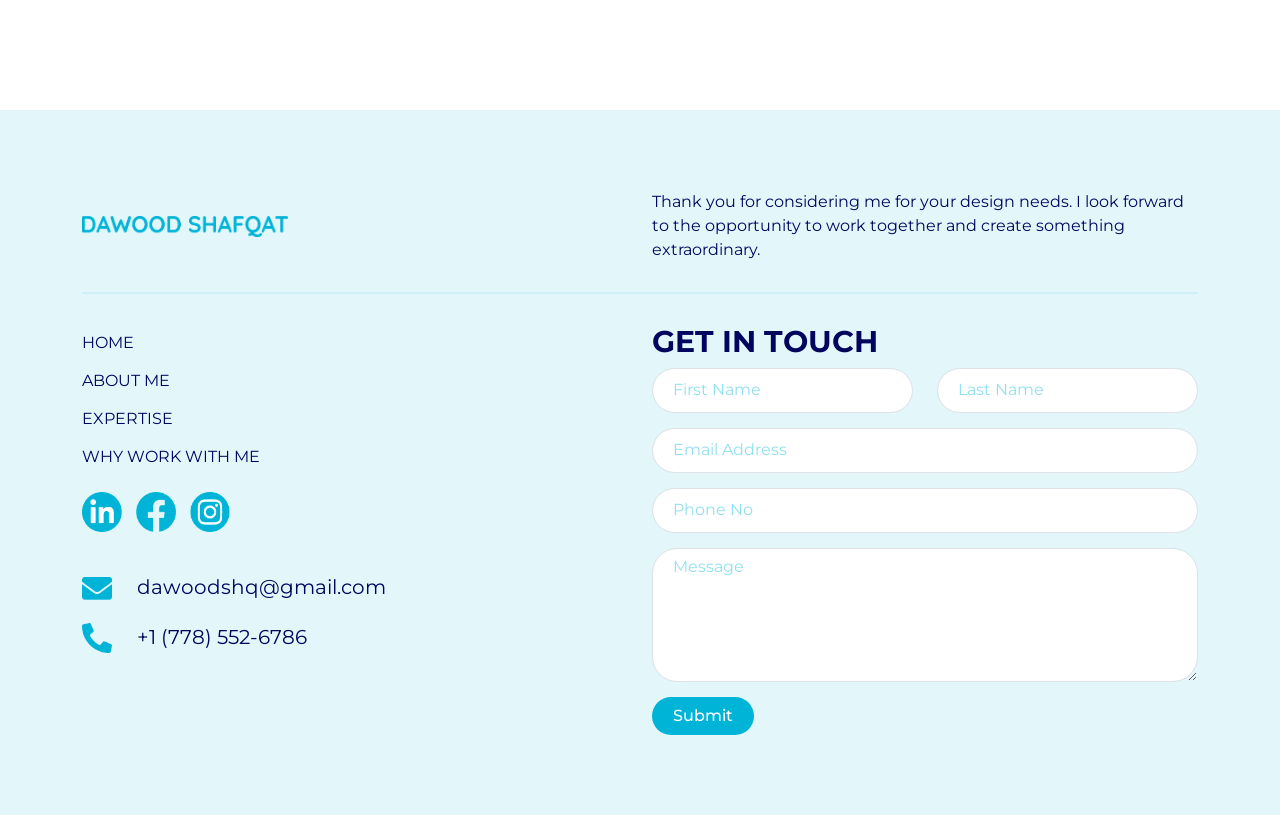
==== commit 4fc56afb: "Update index.html" ====
--- a/index.html
+++ b/index.html
@@ -61,7 +61,7 @@
                            HI, I'M DAWOOD
                         </h2>
                         <p style="font-size: 23px;">
-                          A versitile digital designer based in Vancouver
+                          A versitile digital designer with a passion for creating innovative and visually compelling digital experiences.
                         </p>
                         <a href="/#about-us" class="btn btn-theme">ABOUT ME</a>
                     </div>
@@ -276,7 +276,7 @@
                     </div>
 
                     <div class="item">
-                        <a href="https://agw-djo5zyjzl1skj9ka.builder-preview.com" target="_blank"><img src="img/projects/Project_agw.png" alt="" class="img-fluid"></a>
+                        <a href="https://adsgotwheels.com" target="_blank"><img src="img/projects/Project_agw.png" alt="" class="img-fluid"></a>
                         <h3>Website Design & Development</h3>
                         <h5><b>Company</b> - AdsGotWheels</h5>
                         <p>Website design for vehicle marketing agency</p>
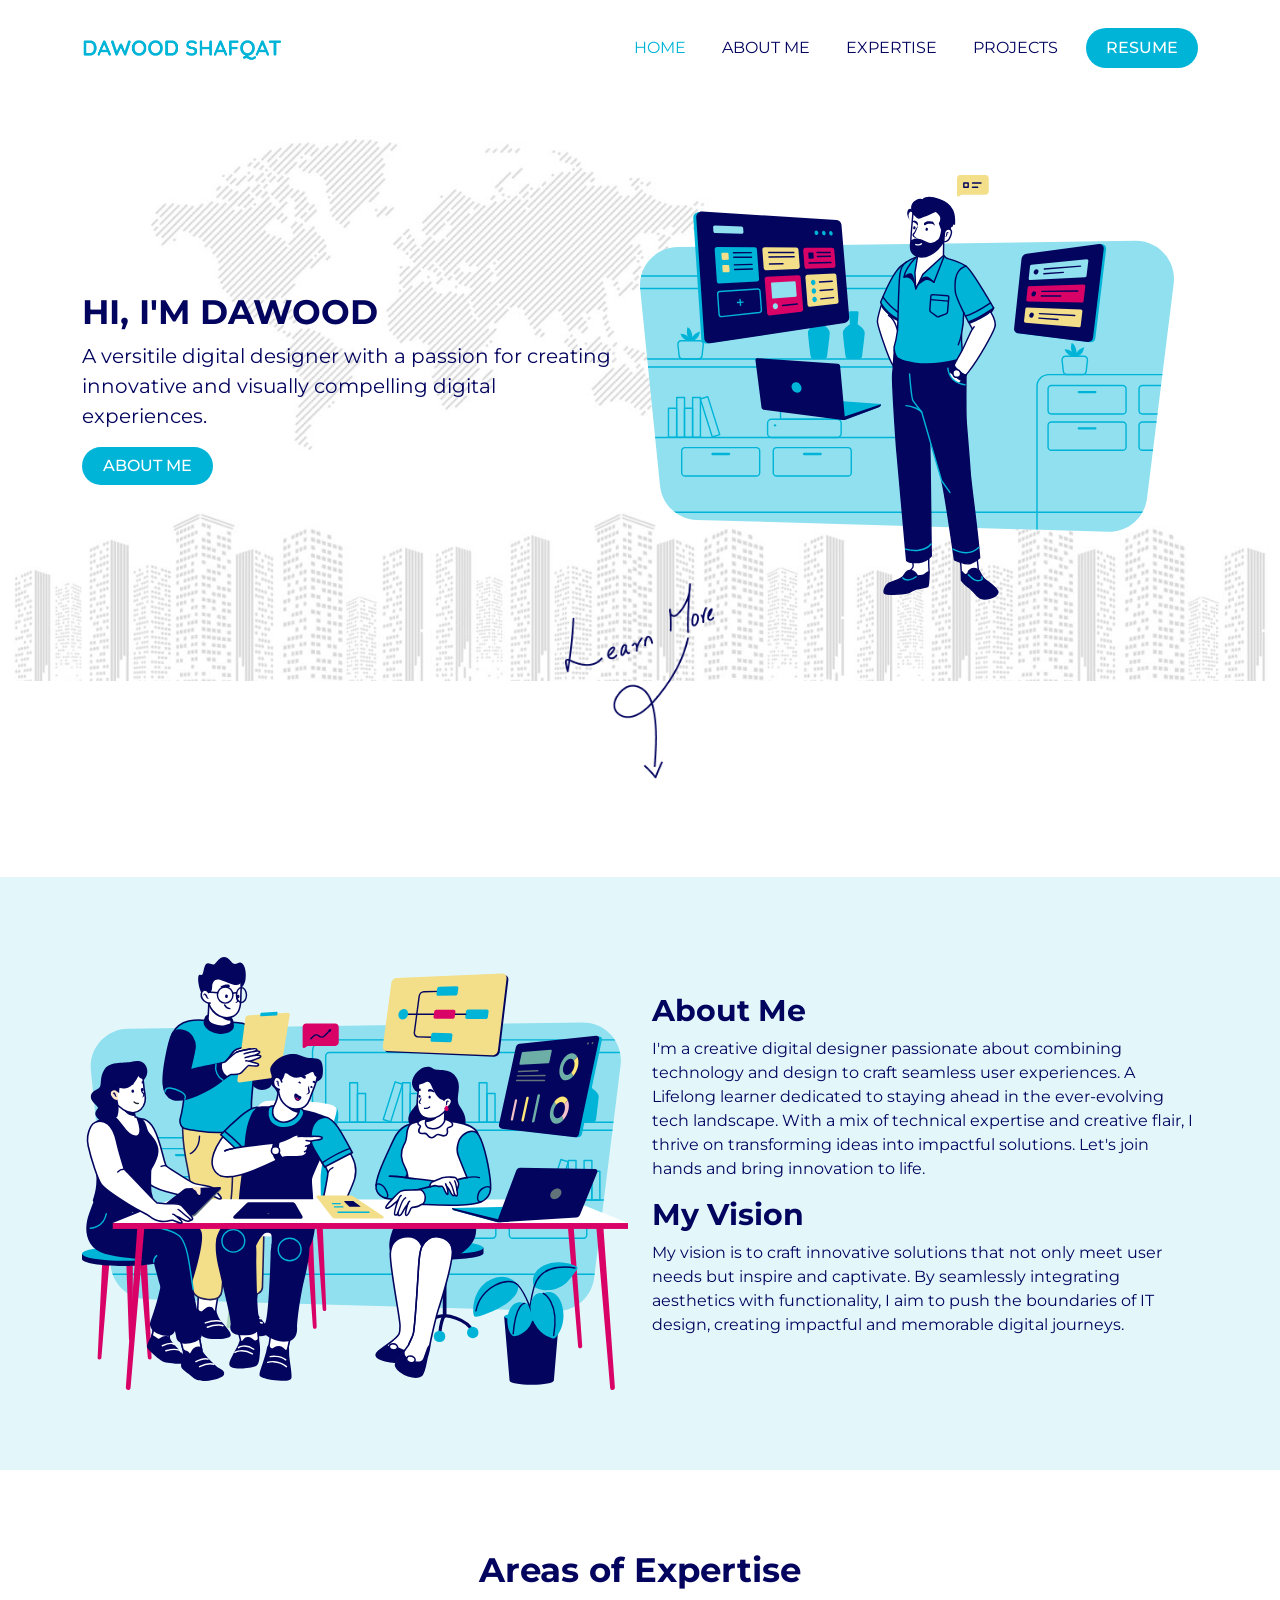
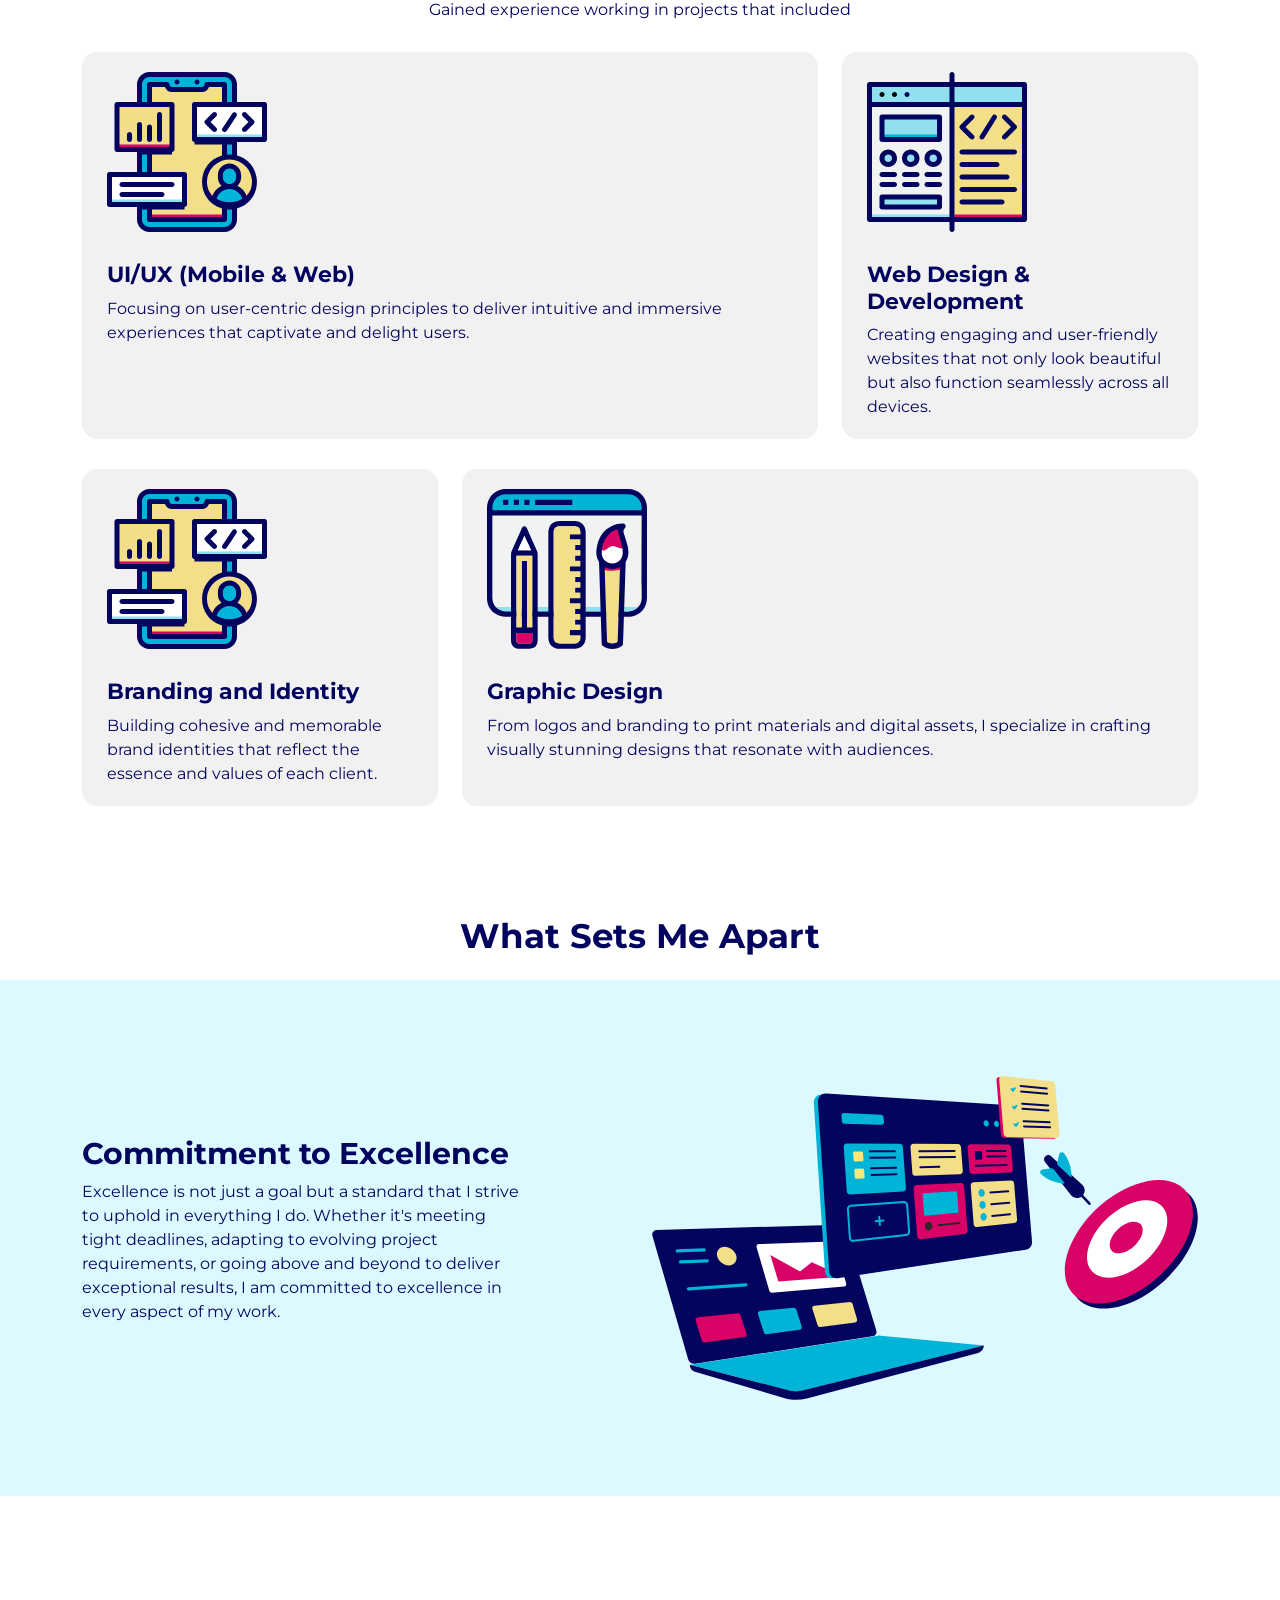
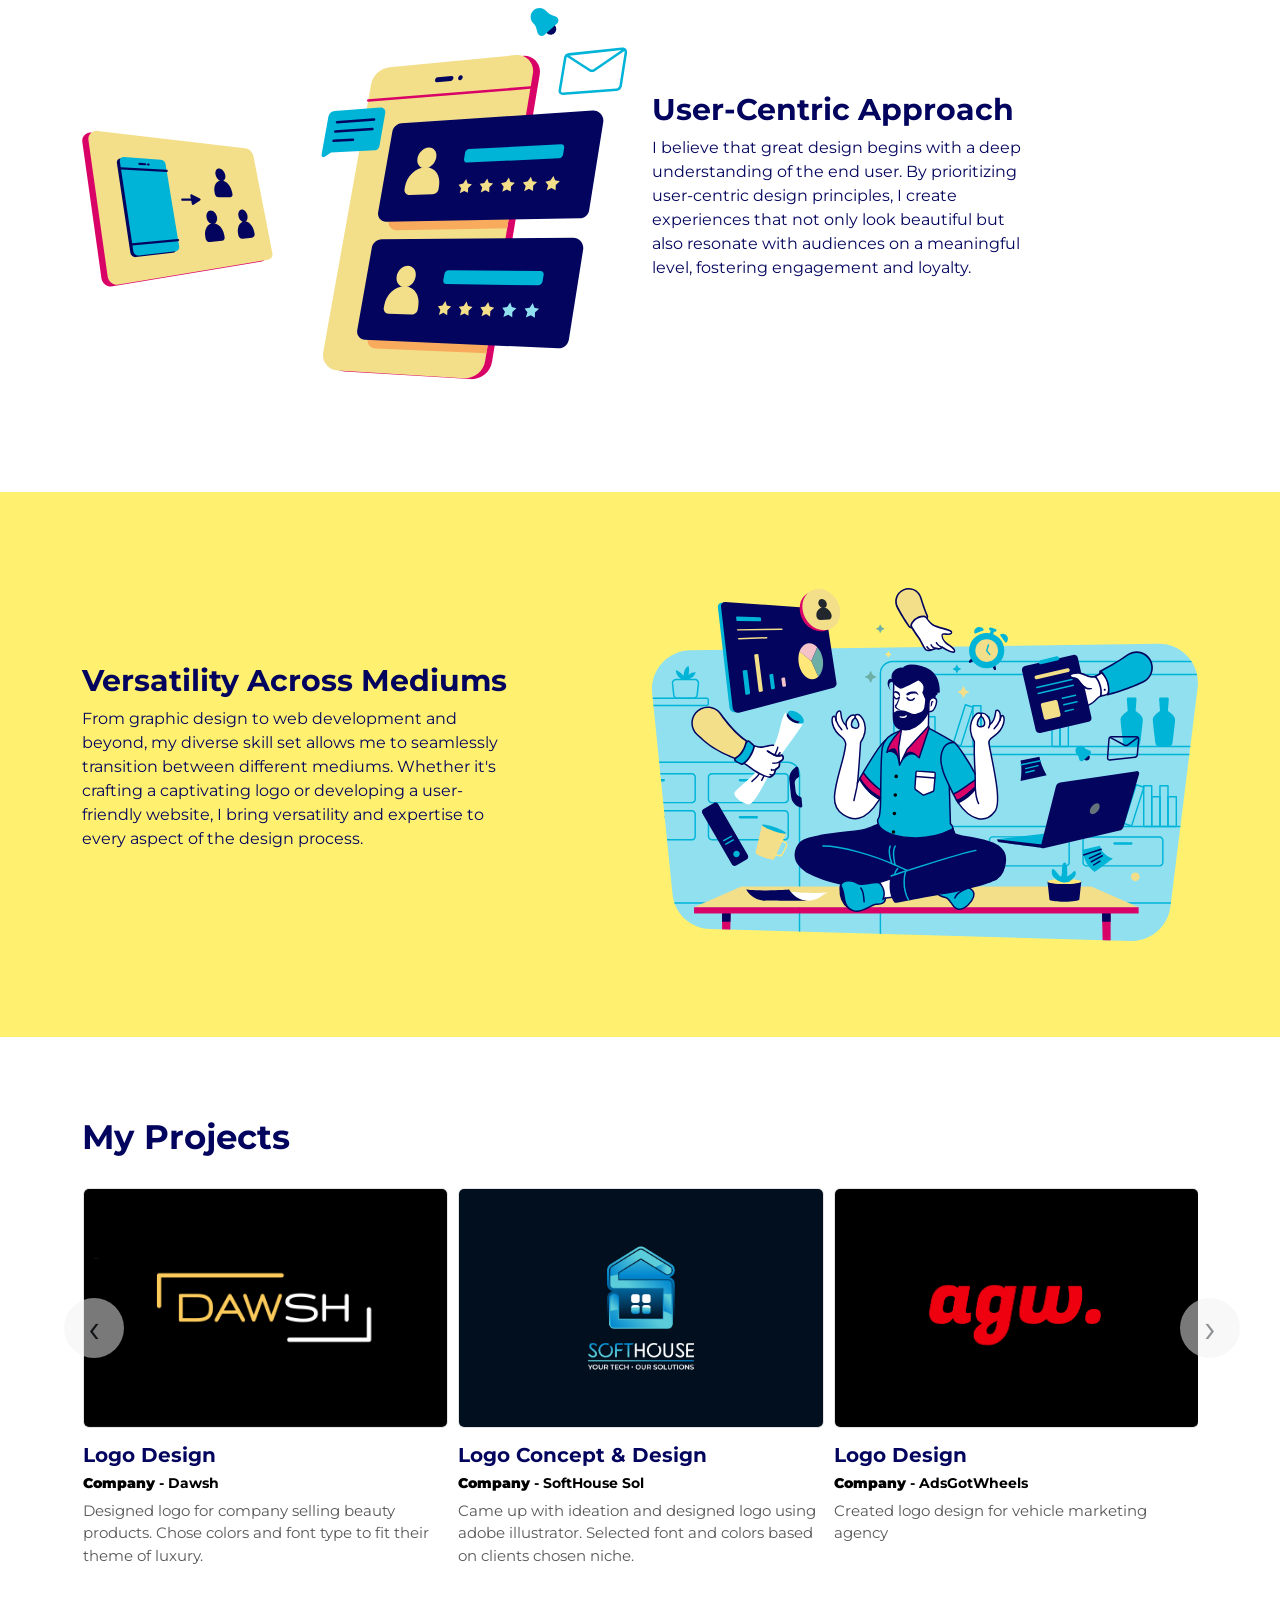
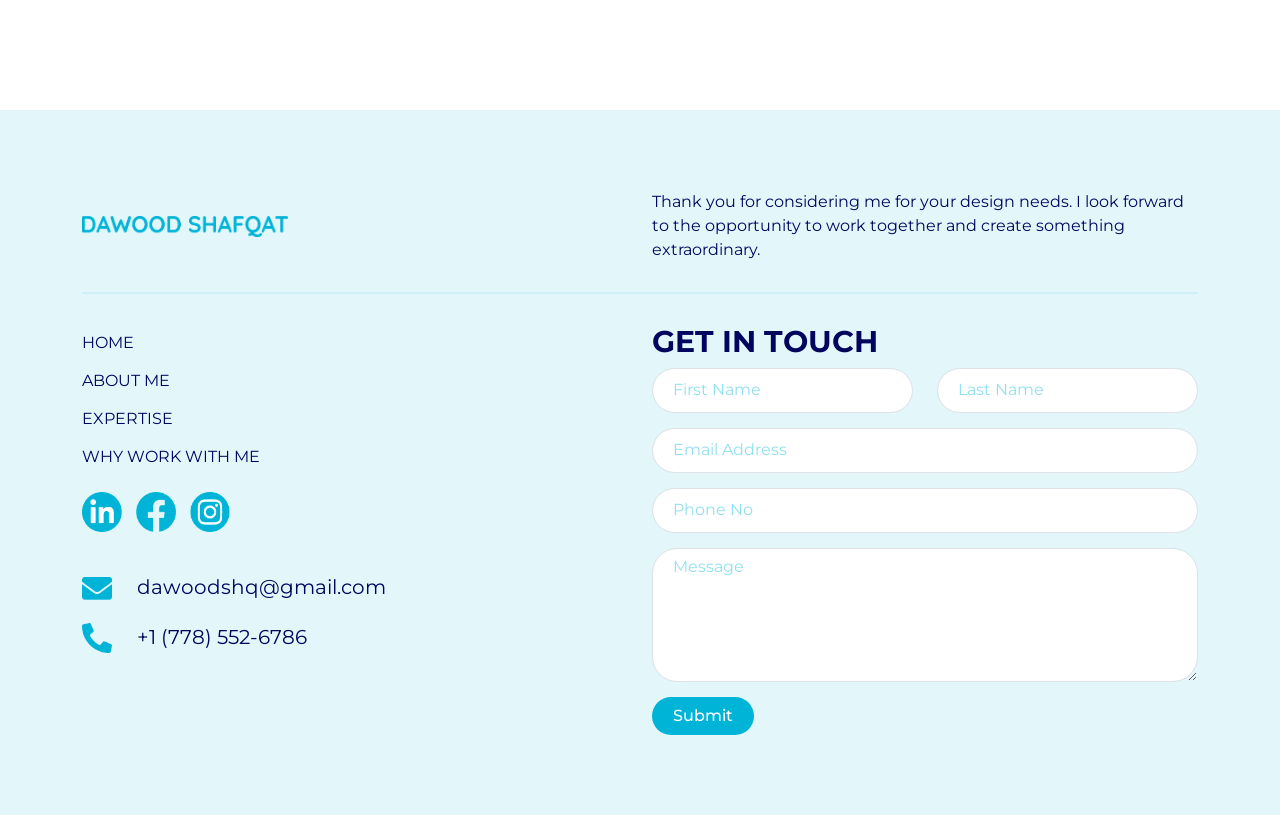
==== commit 8cdca15d: "Update index.html" ====
--- a/index.html
+++ b/index.html
@@ -60,7 +60,7 @@
                         <h2>
                            HI, I'M DAWOOD
                         </h2>
-                        <p style="font-size: 23px;">
+                        <p style="font-size: 20px;">
                           A versitile digital designer with a passion for creating innovative and visually compelling digital experiences.
                         </p>
                         <a href="/#about-us" class="btn btn-theme">ABOUT ME</a>
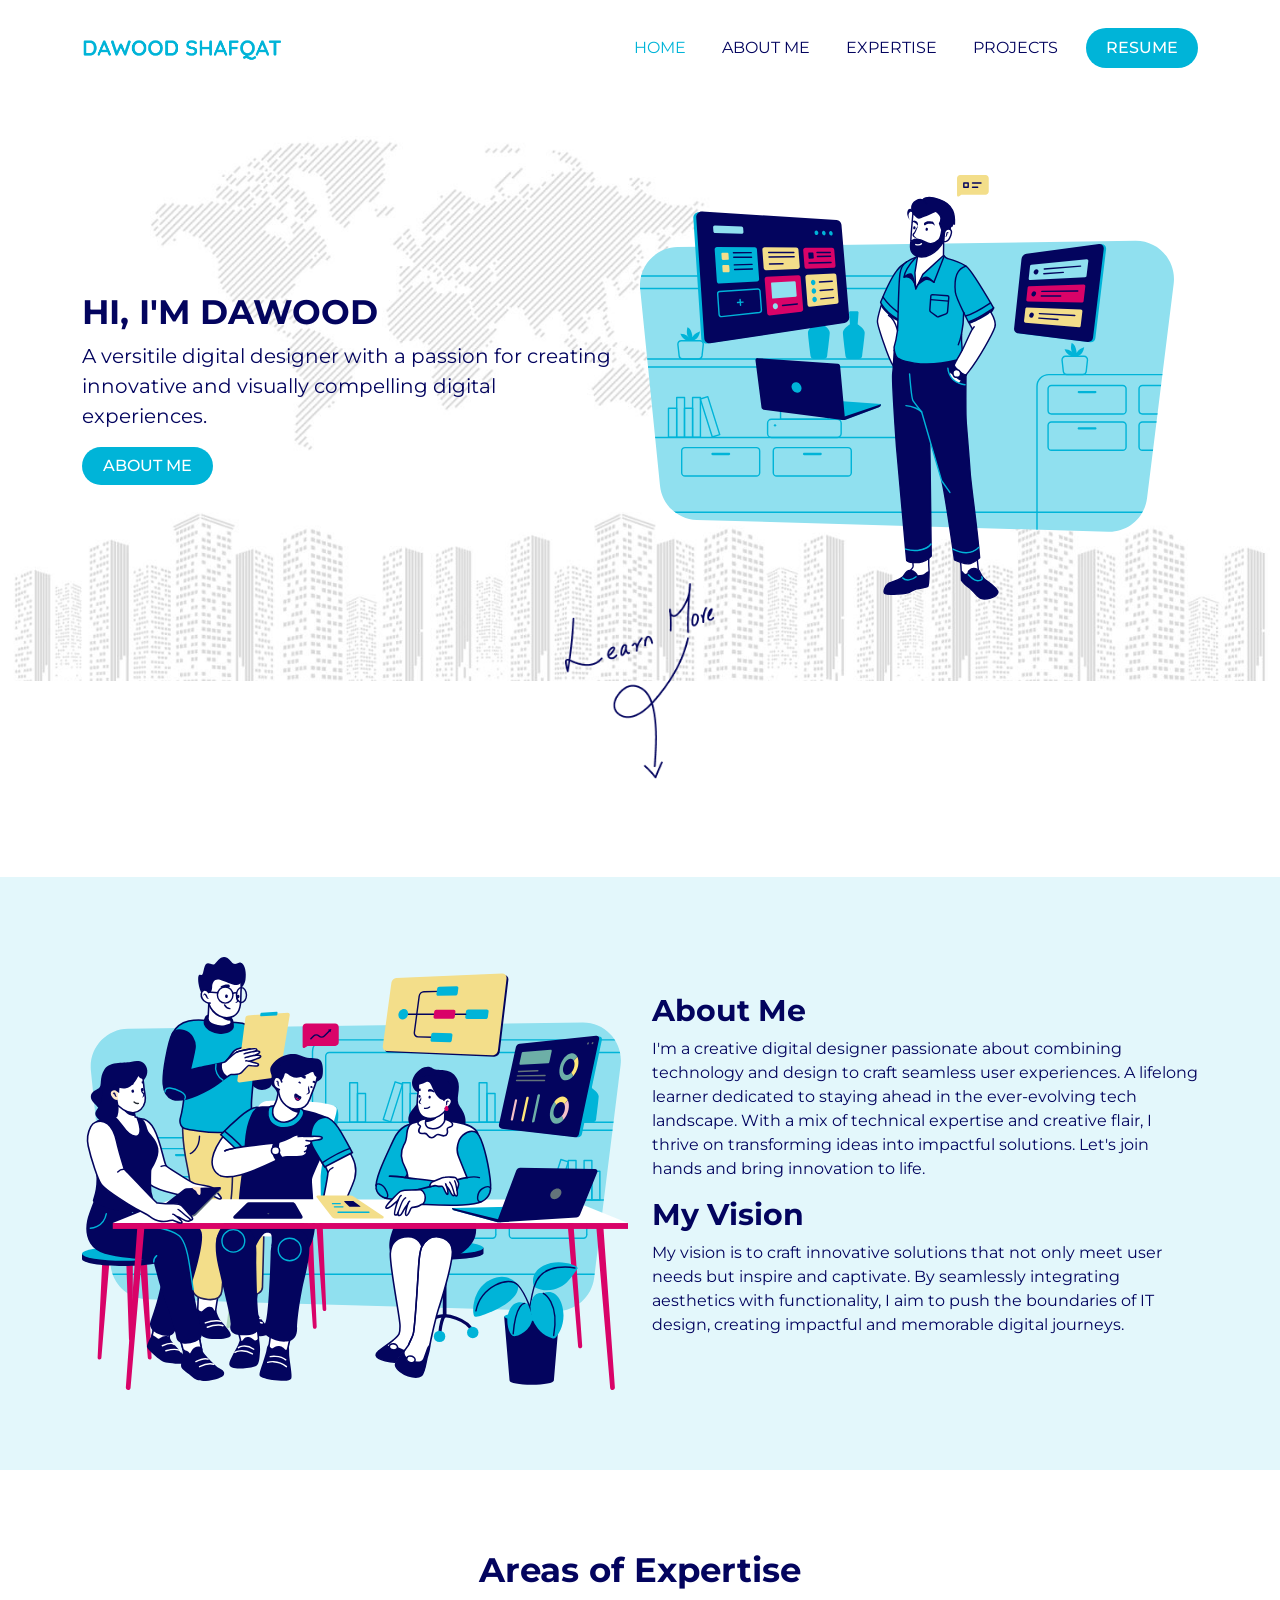
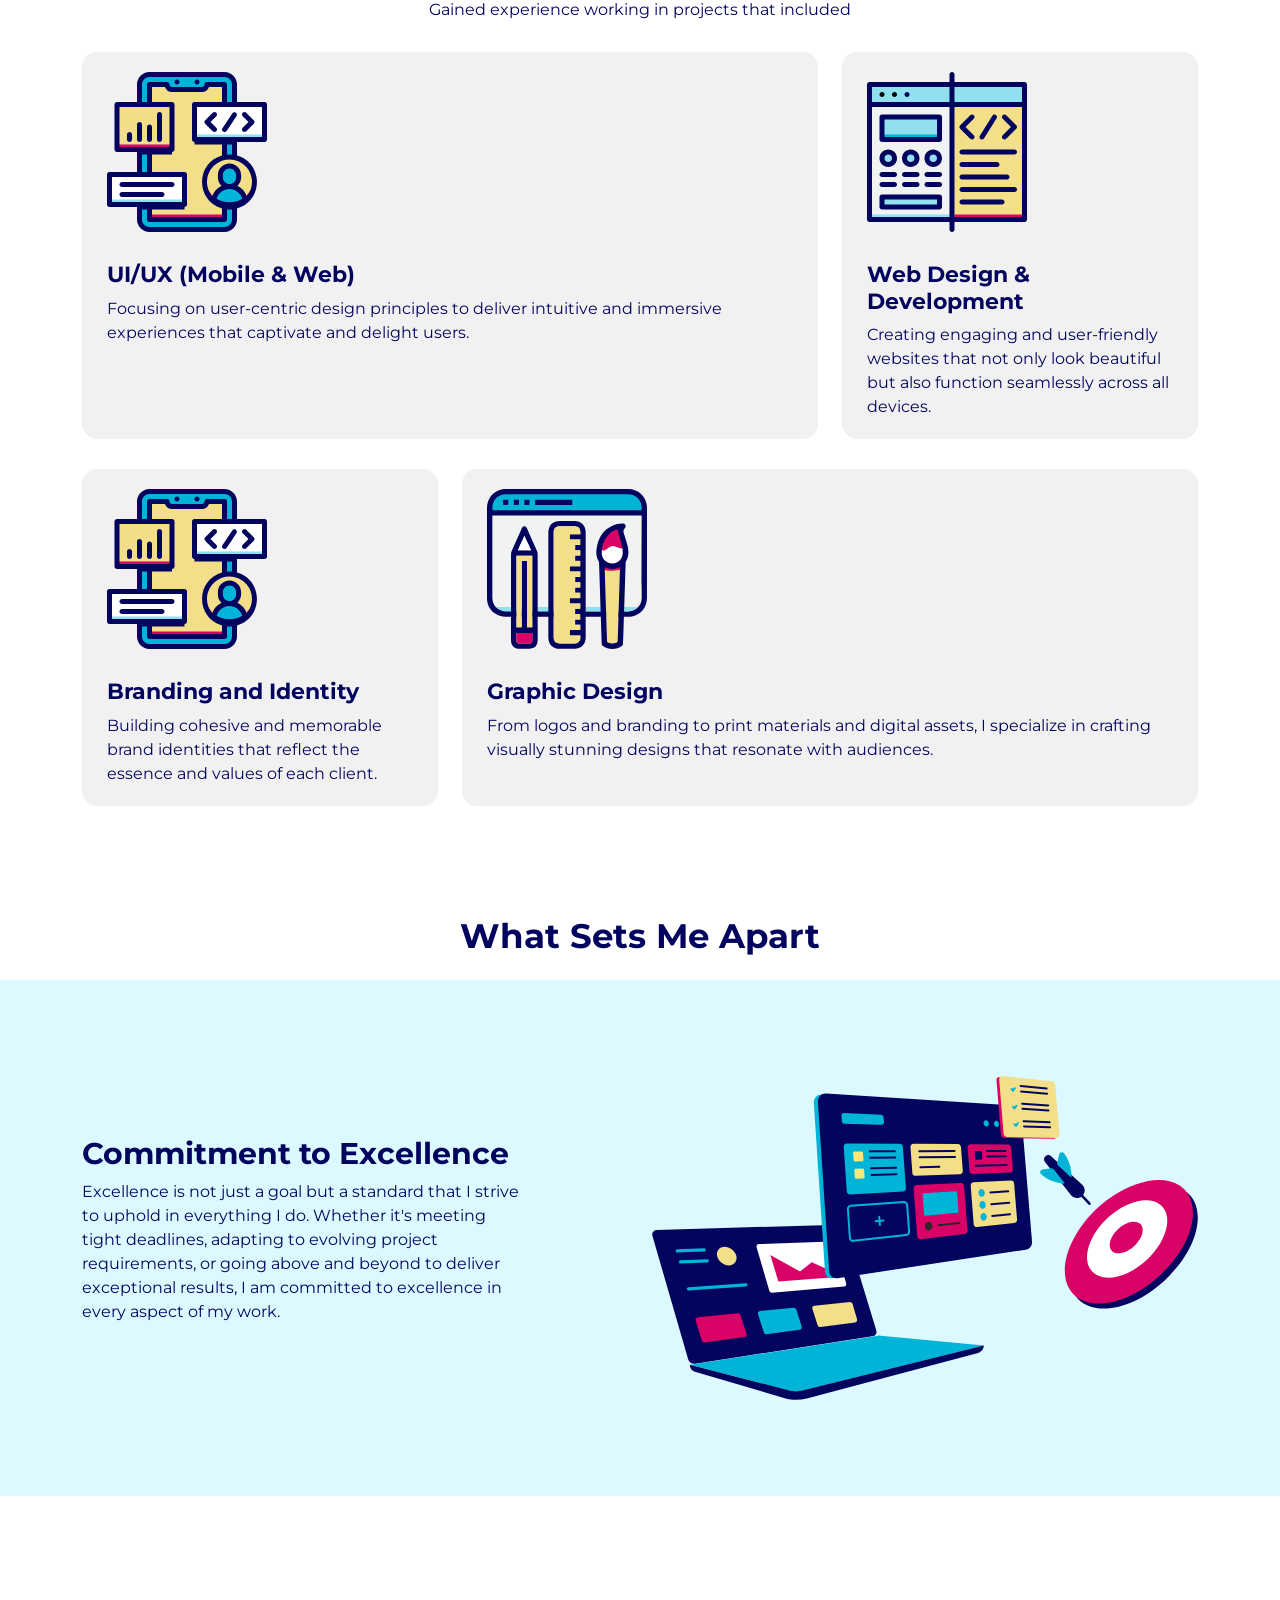
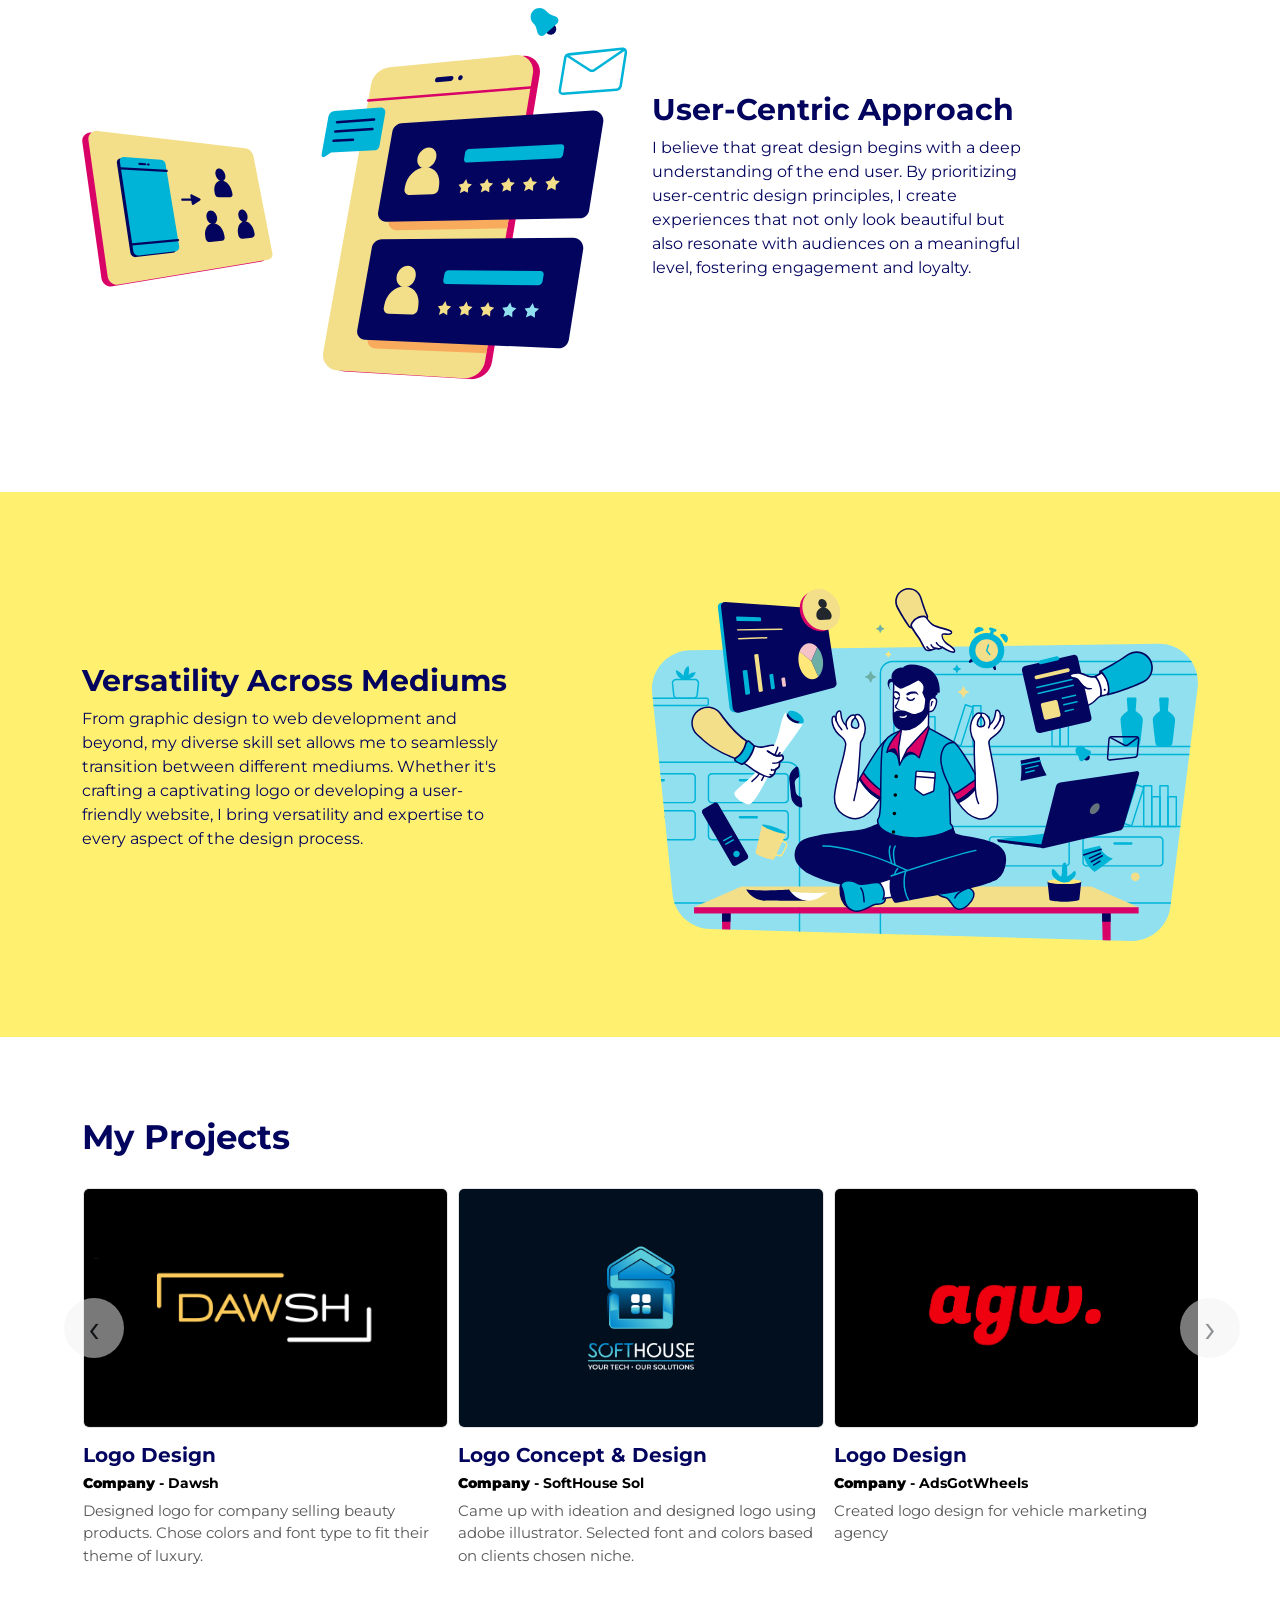
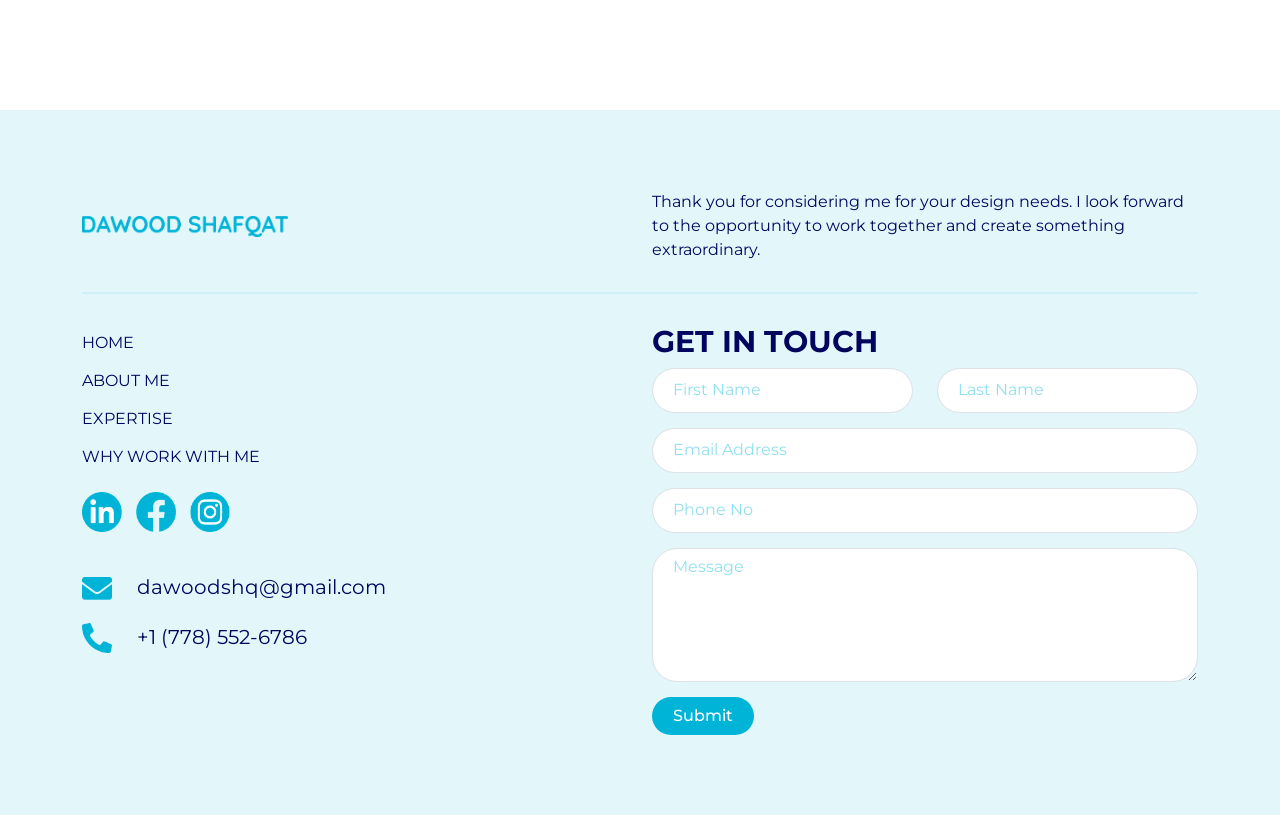
==== commit 03a9886a: "Update index.html" ====
--- a/index.html
+++ b/index.html
@@ -84,7 +84,7 @@
                 </div>
                 <div class="col-md-6">
                     <h3>About Me</h3>
-                    <p>I'm a creative digital designer passionate about combining technology and design to craft seamless user experiences. A Lifelong learner dedicated to staying ahead in the ever-evolving tech landscape. With a mix of technical expertise and creative flair, I thrive on transforming ideas into impactful solutions. Let's join hands and bring innovation to life.
+                    <p>I'm a creative digital designer passionate about combining technology and design to craft seamless user experiences. A lifelong learner dedicated to staying ahead in the ever-evolving tech landscape. With a mix of technical expertise and creative flair, I thrive on transforming ideas into impactful solutions. Let's join hands and bring innovation to life.
 
 </p>
                     <h3>My Vision</h3>
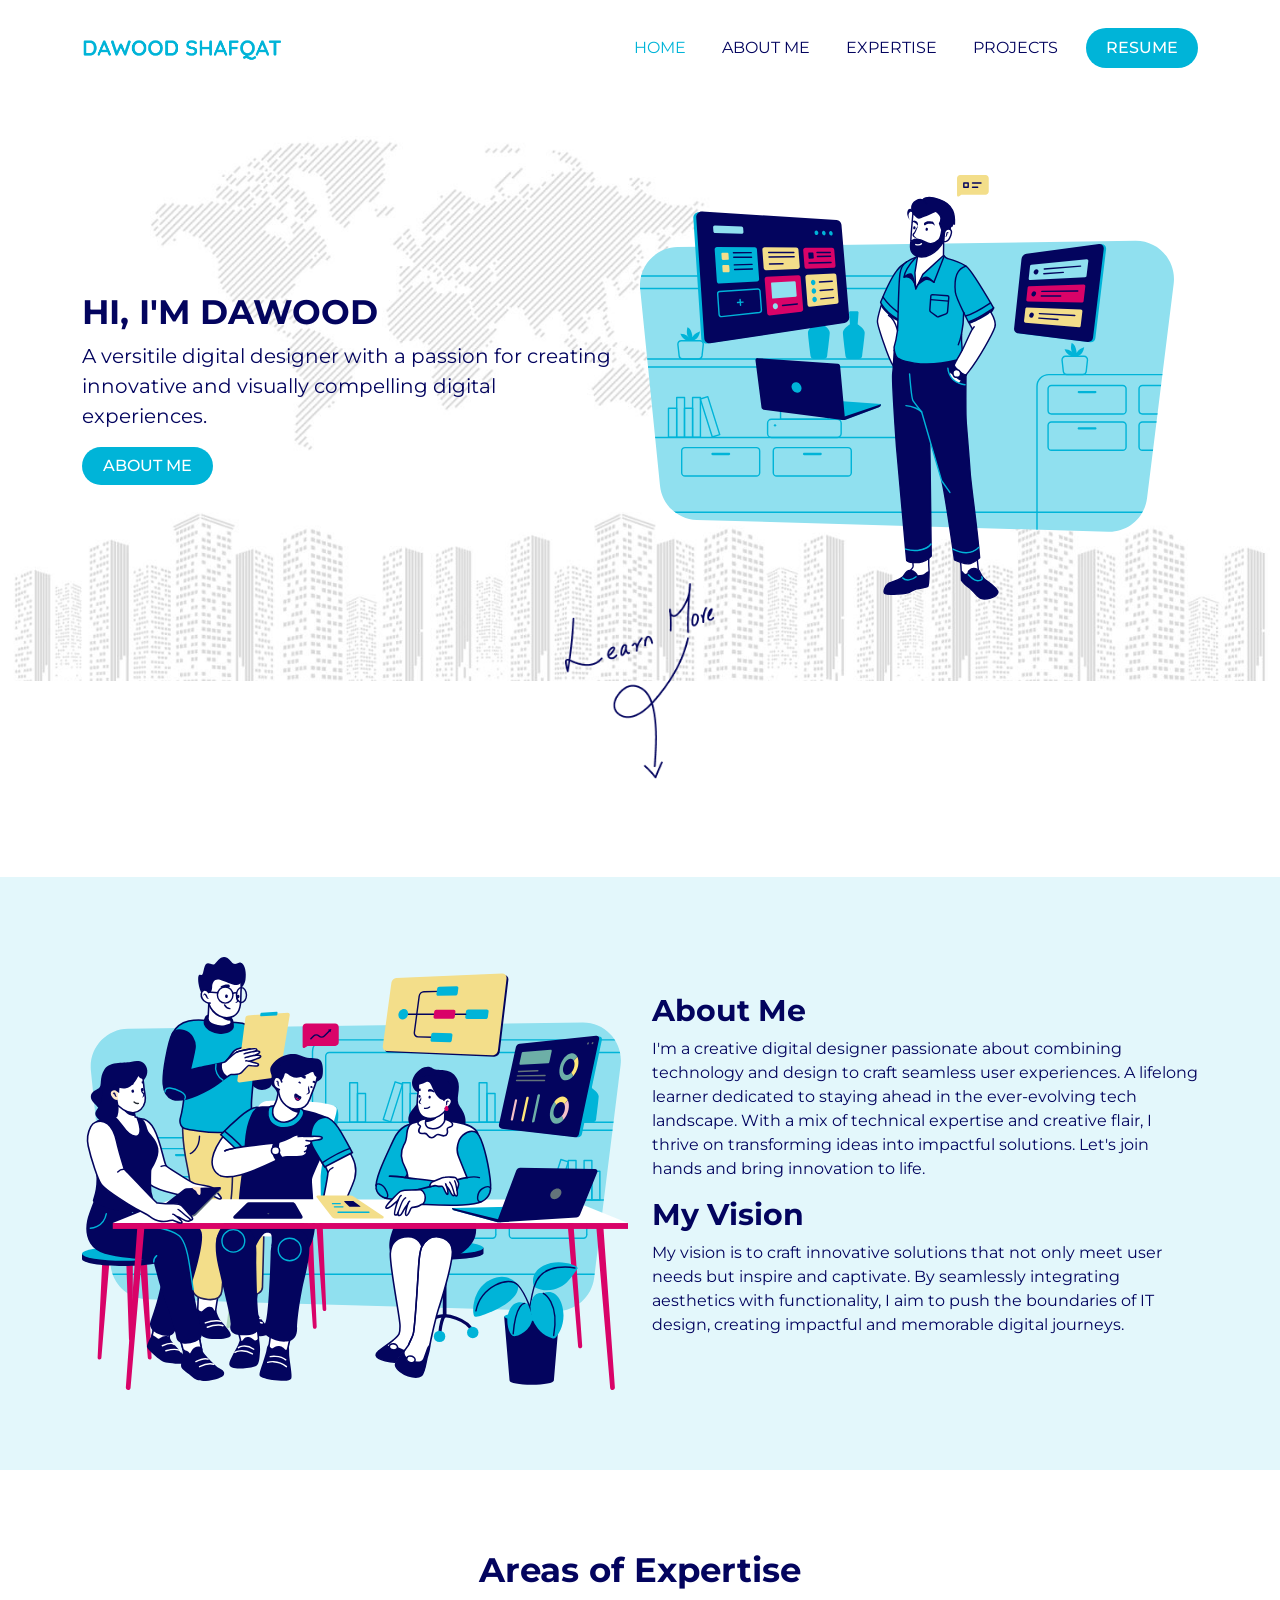
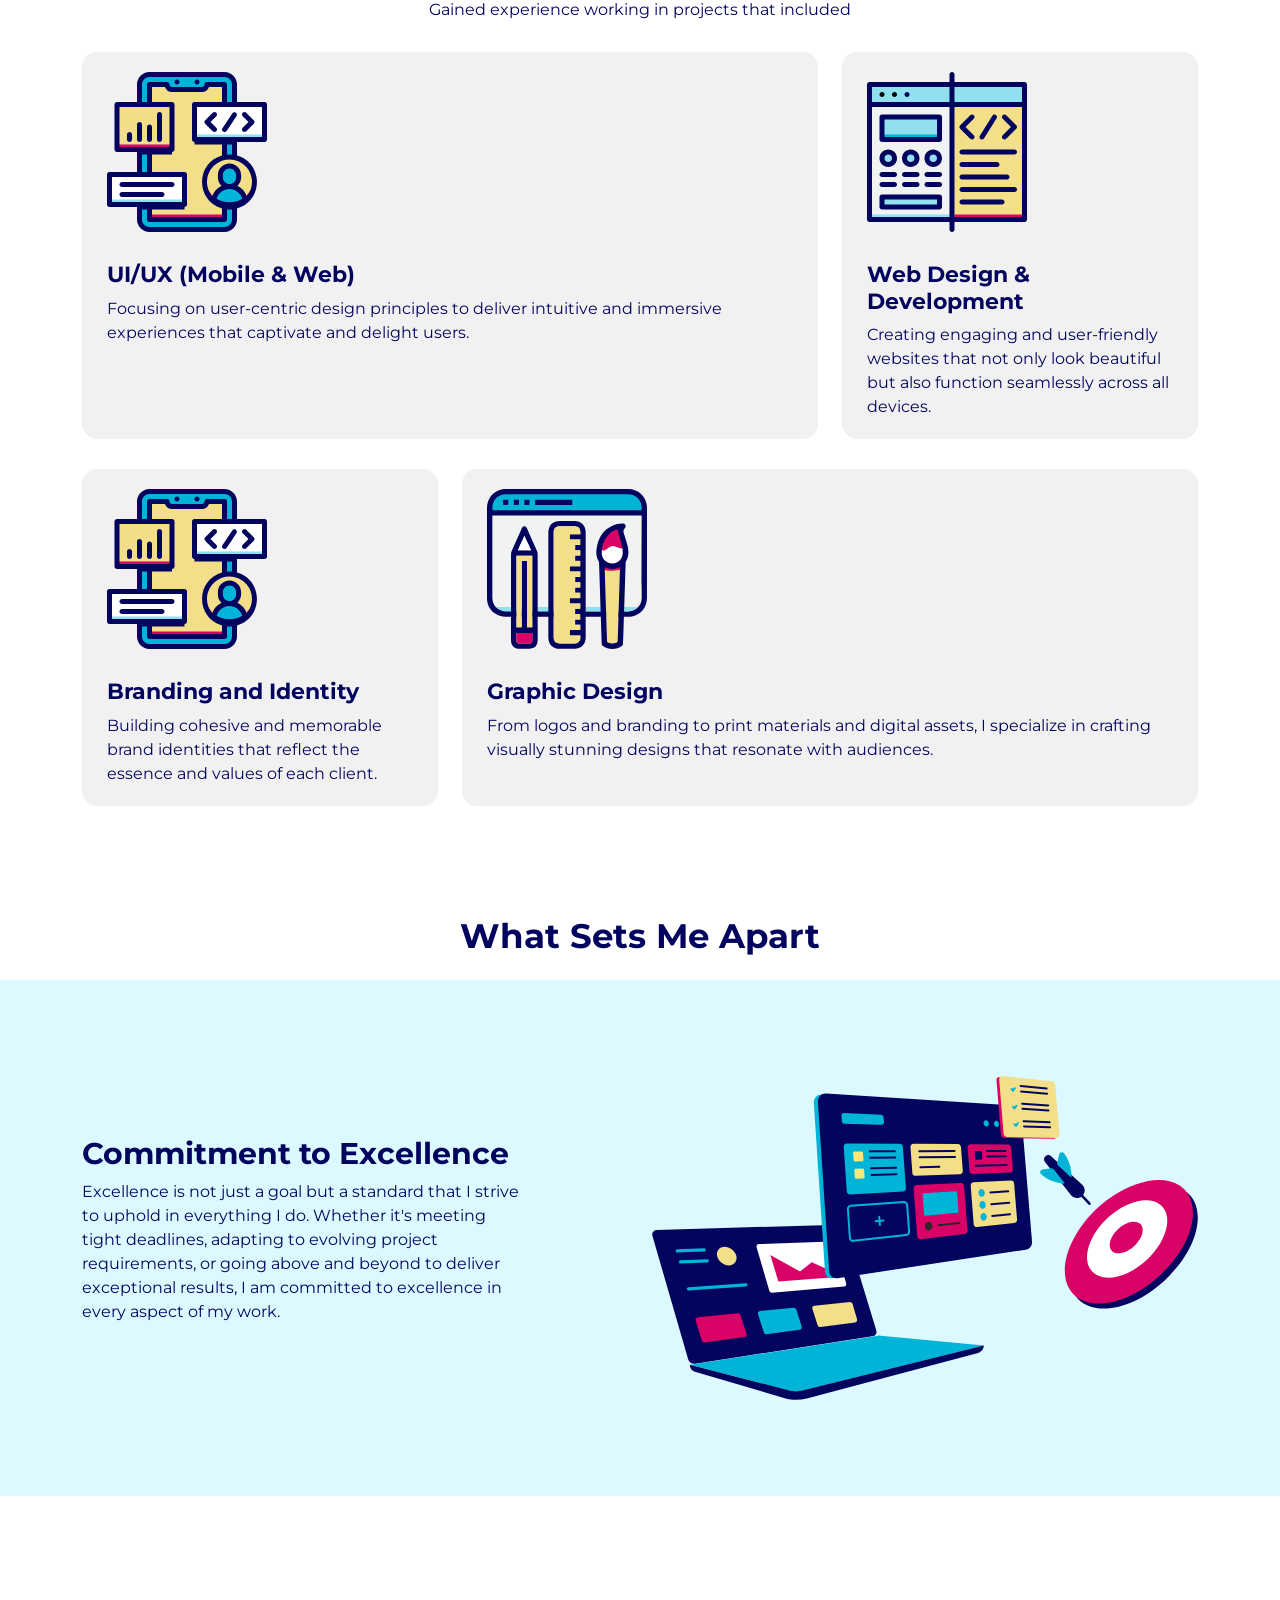
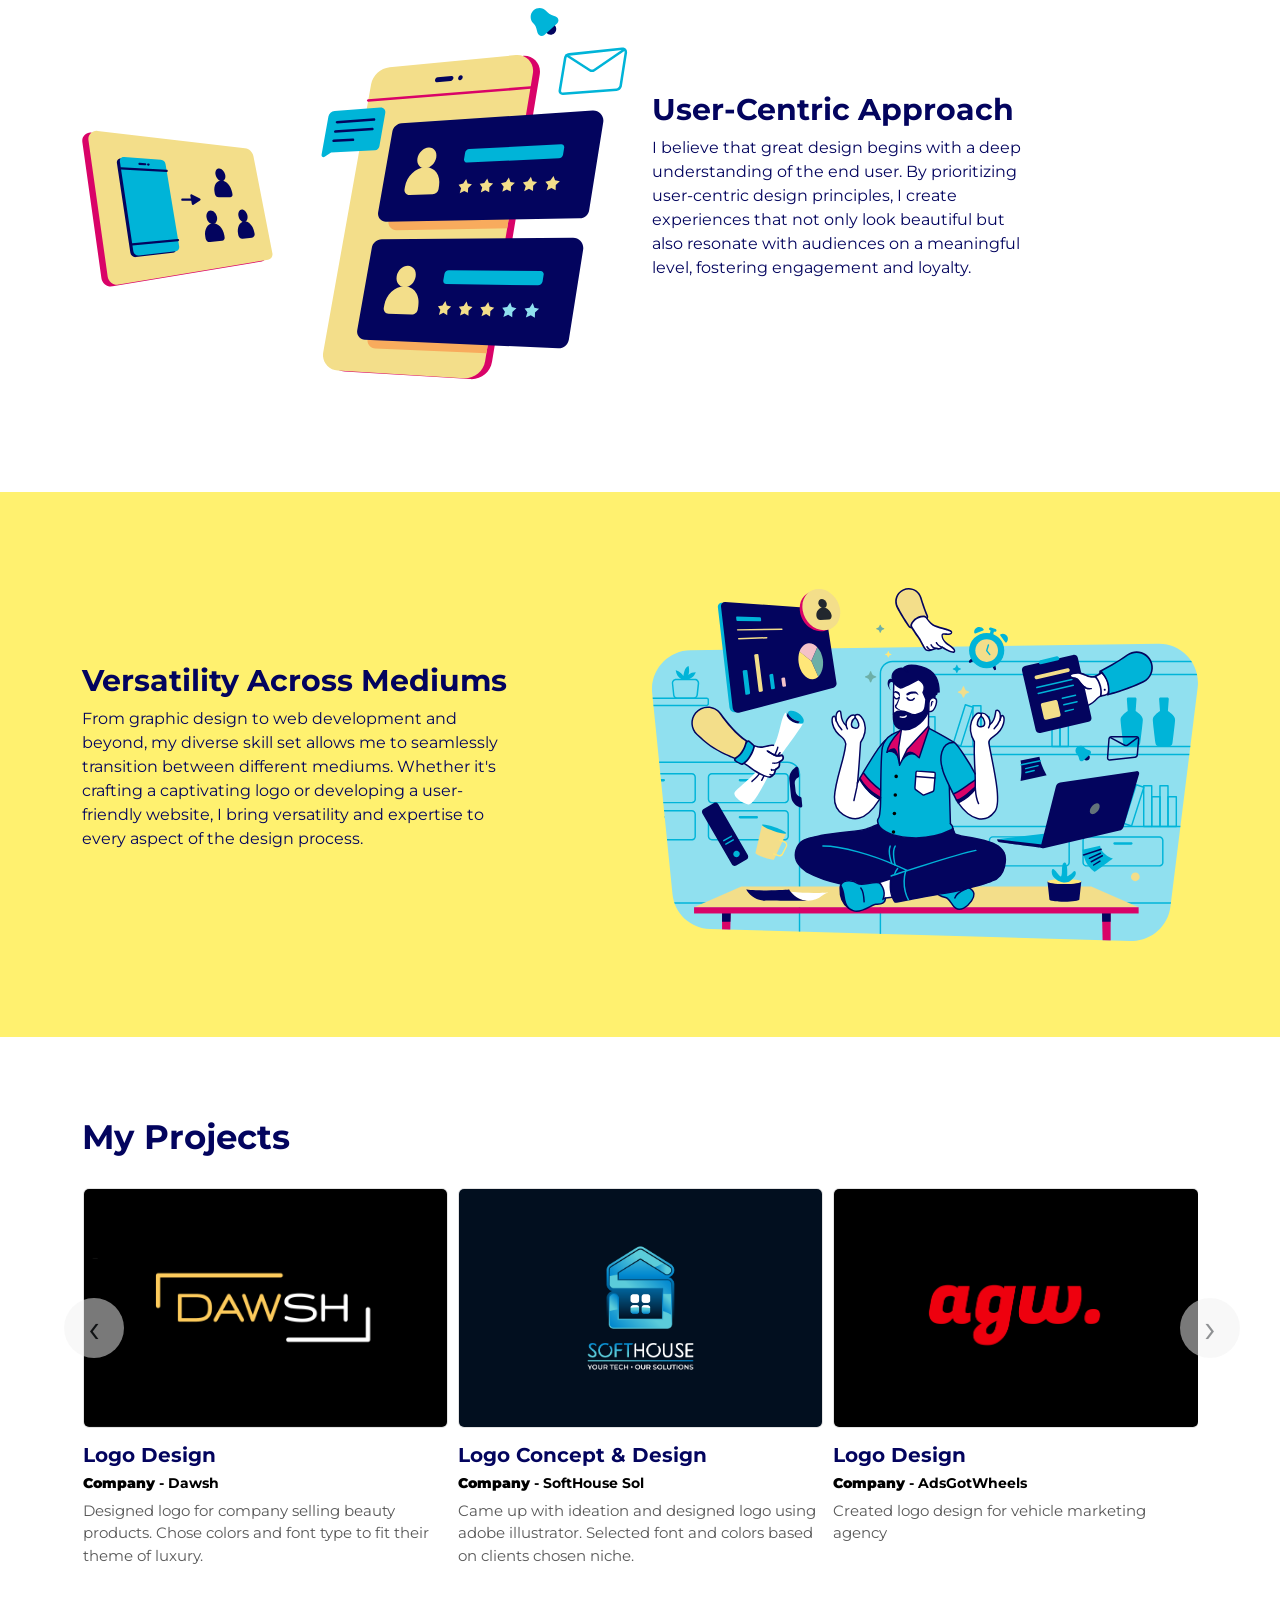
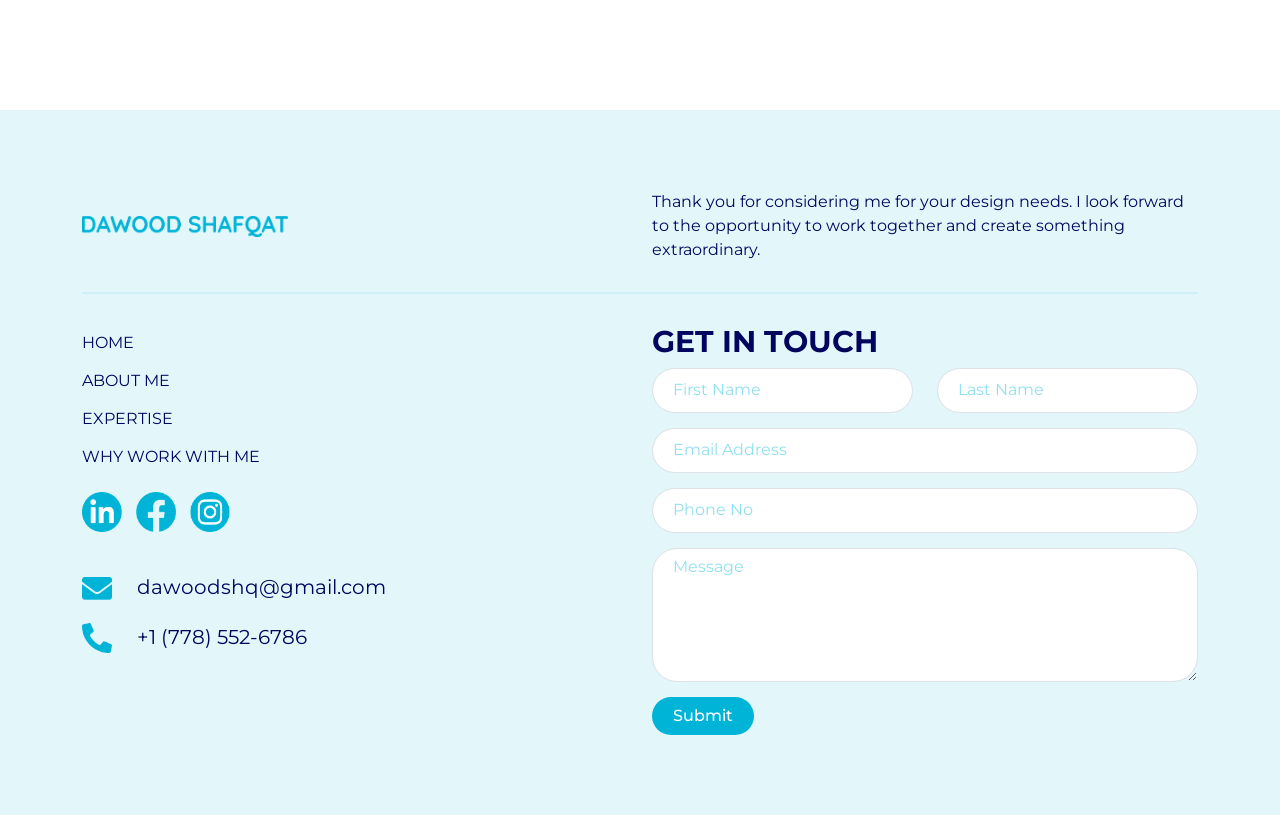
==== commit ae81ab40: "Update index.html" ====
--- a/index.html
+++ b/index.html
@@ -374,12 +374,12 @@
                         <p>Designed sketches, digitized on Rhinoceros 6 and rendered on KeyShot 9 of this pavilion model for spatial design course. </p>
                     </div>
 
-                    <div class="item">
+<!--                     <div class="item">
                         <a href="https://www.youtube.com/watch?v=M5l6bNXlmbA&t=7s" target="_blank"><img src="img/projects/kinetic.png" alt="" class="img-fluid"></a>
                         <h3>Kinetic Typography Project</h3>
                         <h5><b>Company</b> - SFU Project</h5>
                         <p>Created Kinetic Typography of an inspirational video using Adobe After Effects </p>
-                    </div>
+                    </div> -->
 
                    <div class="item">
                         <a href="img/projects/Logo2.png" target="_blank"><img src="img/projects/Logo2.png" alt="" class="img-fluid"></a>
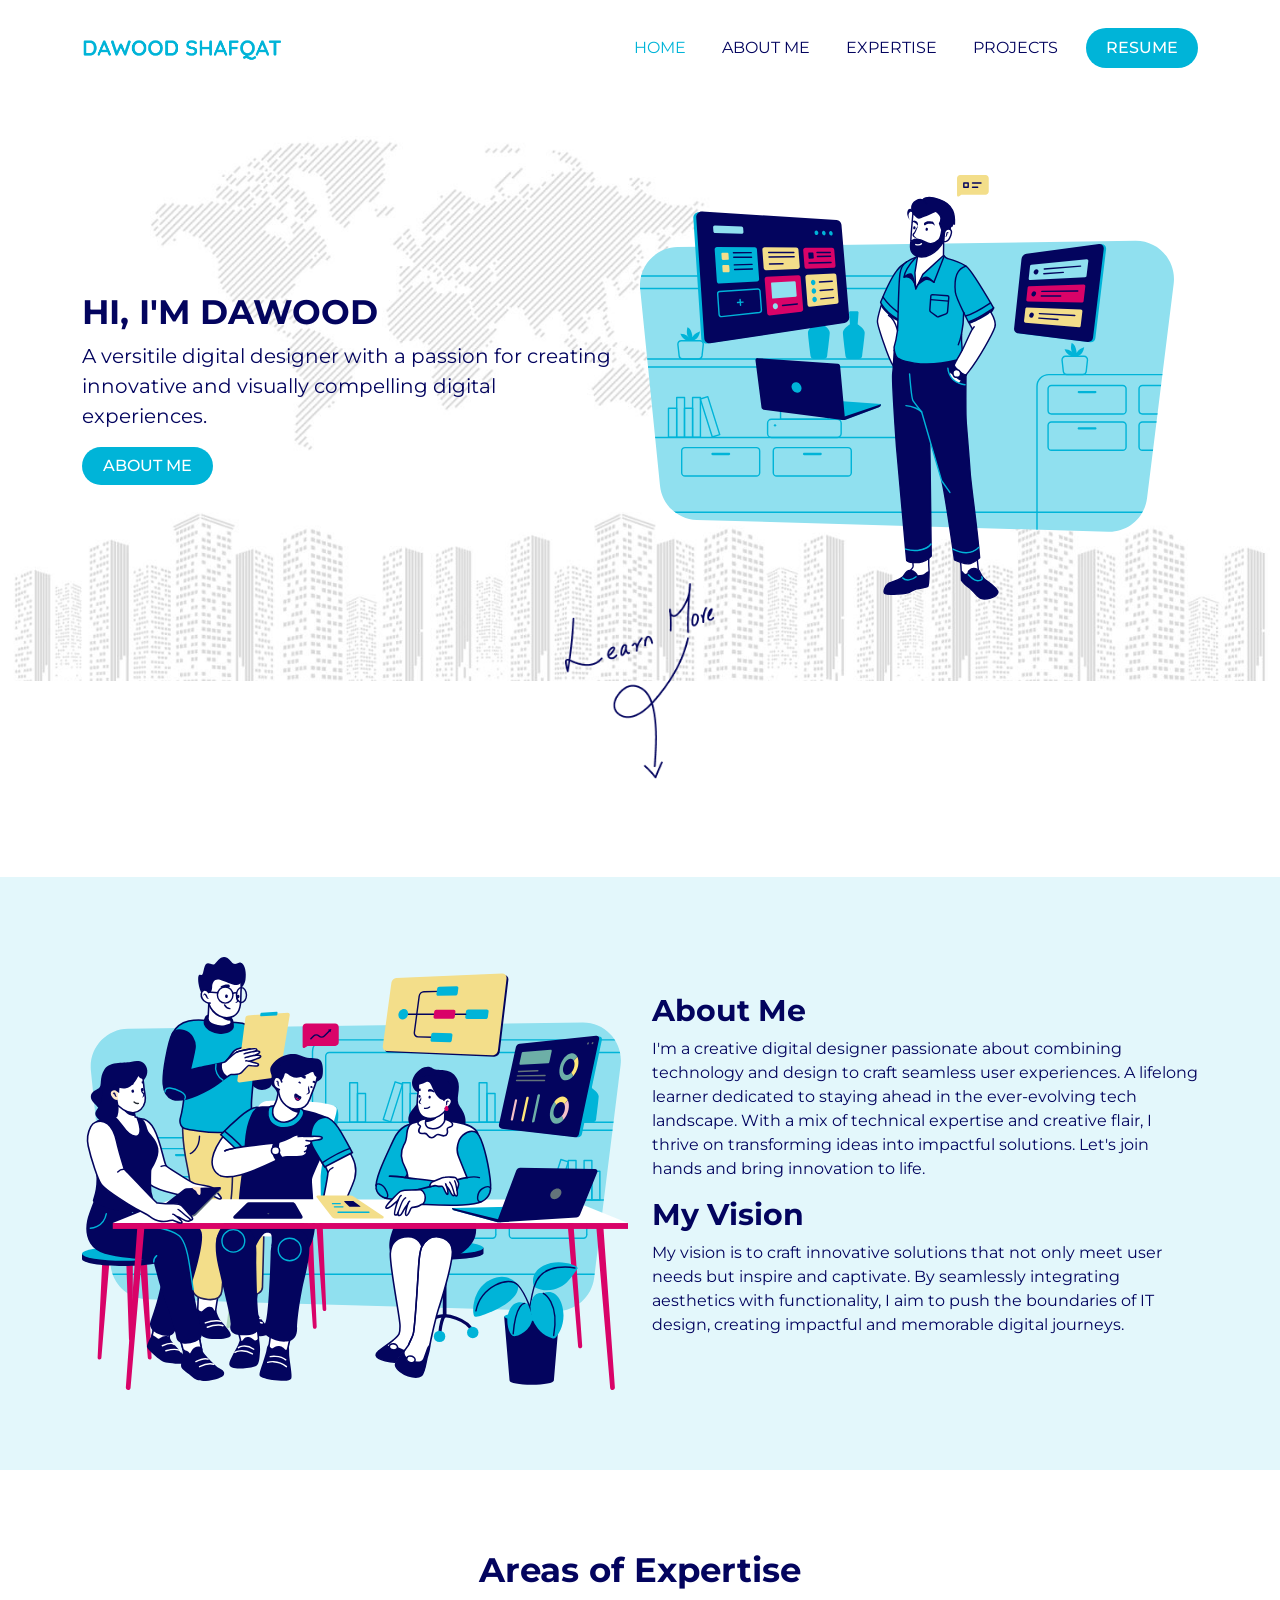
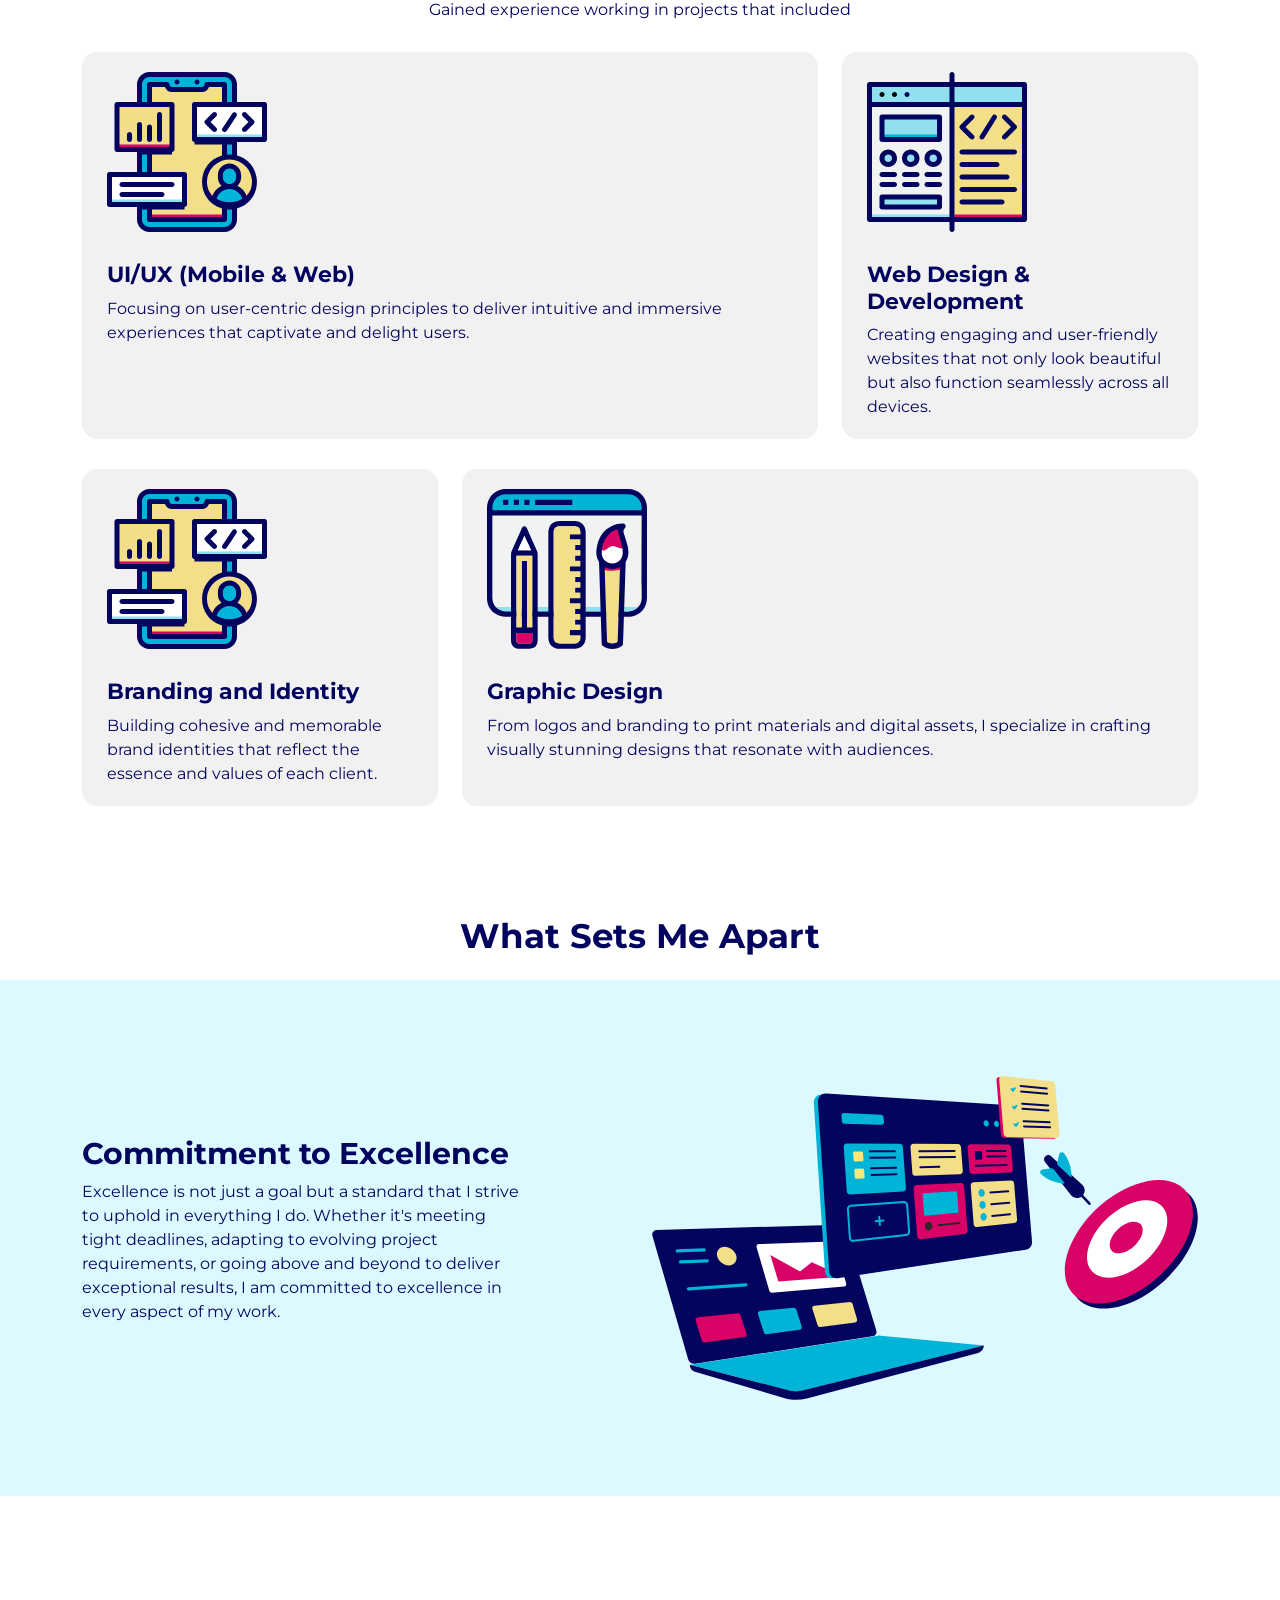
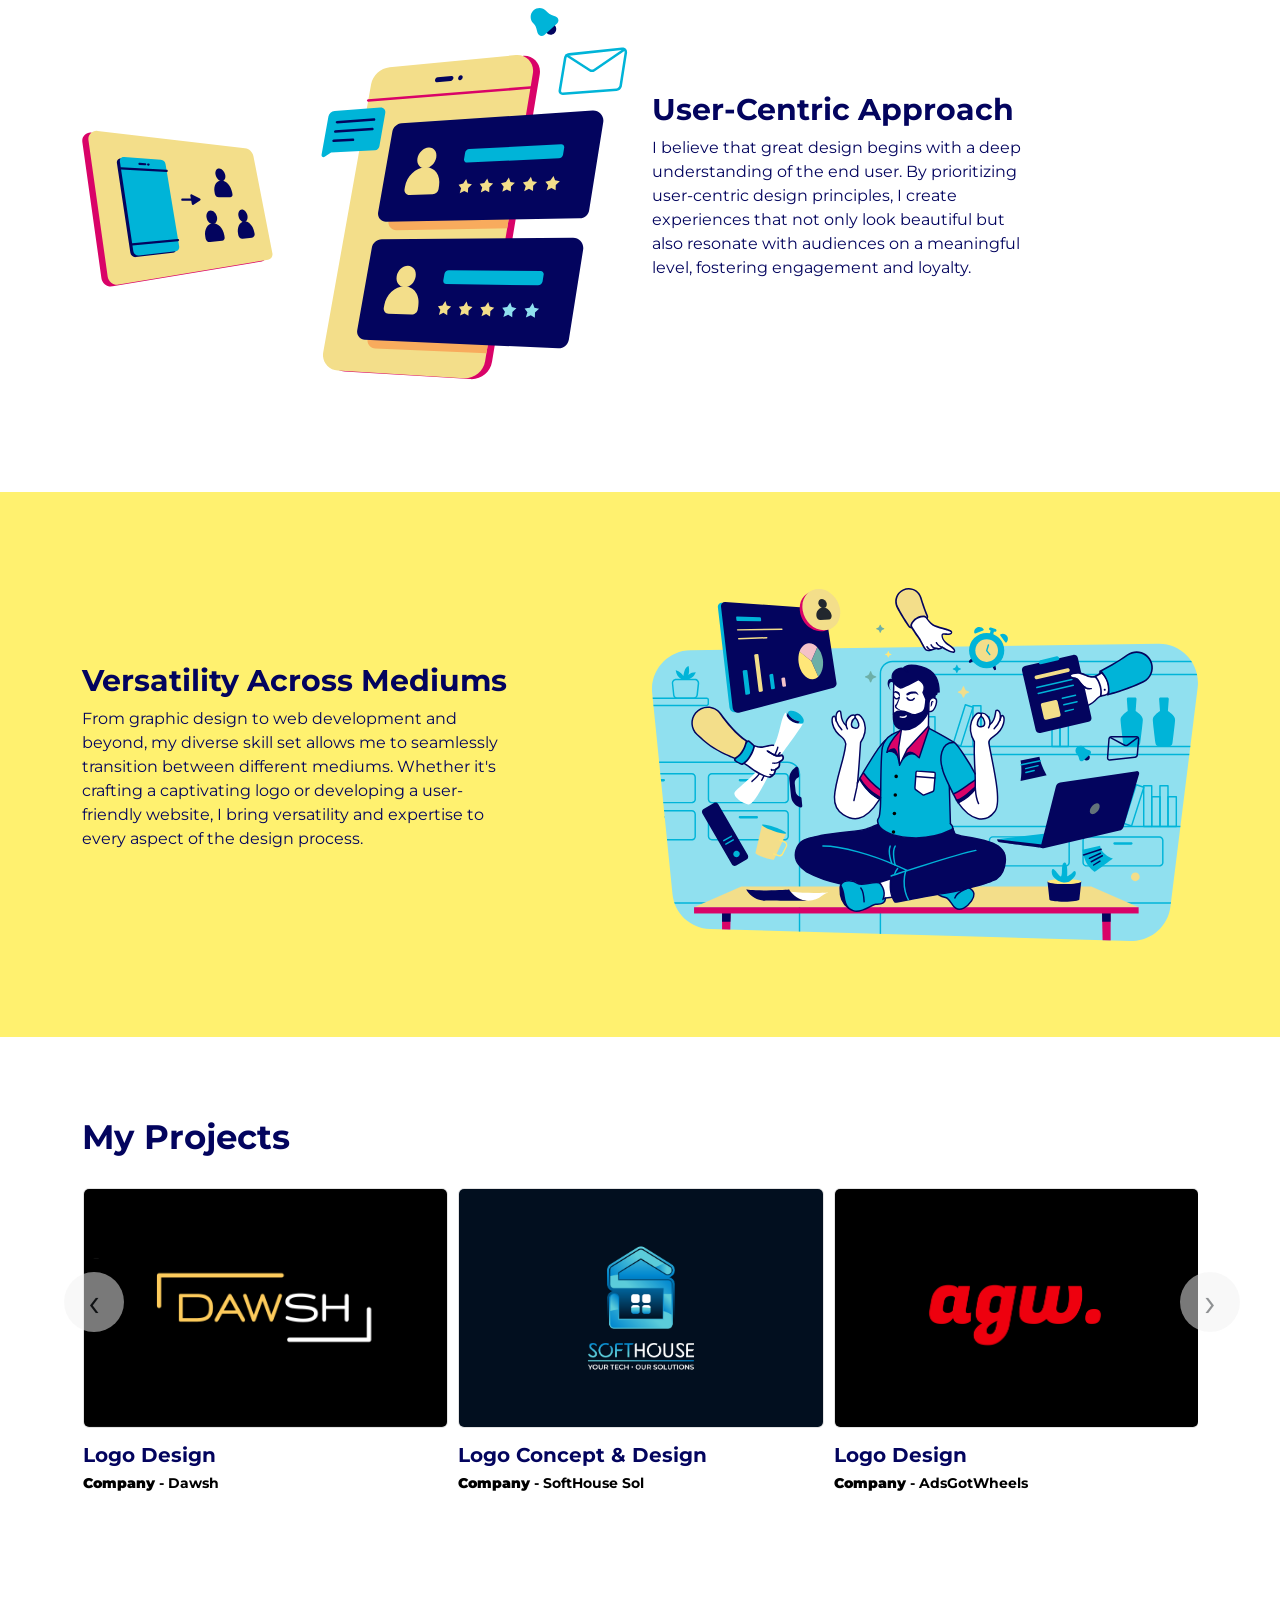
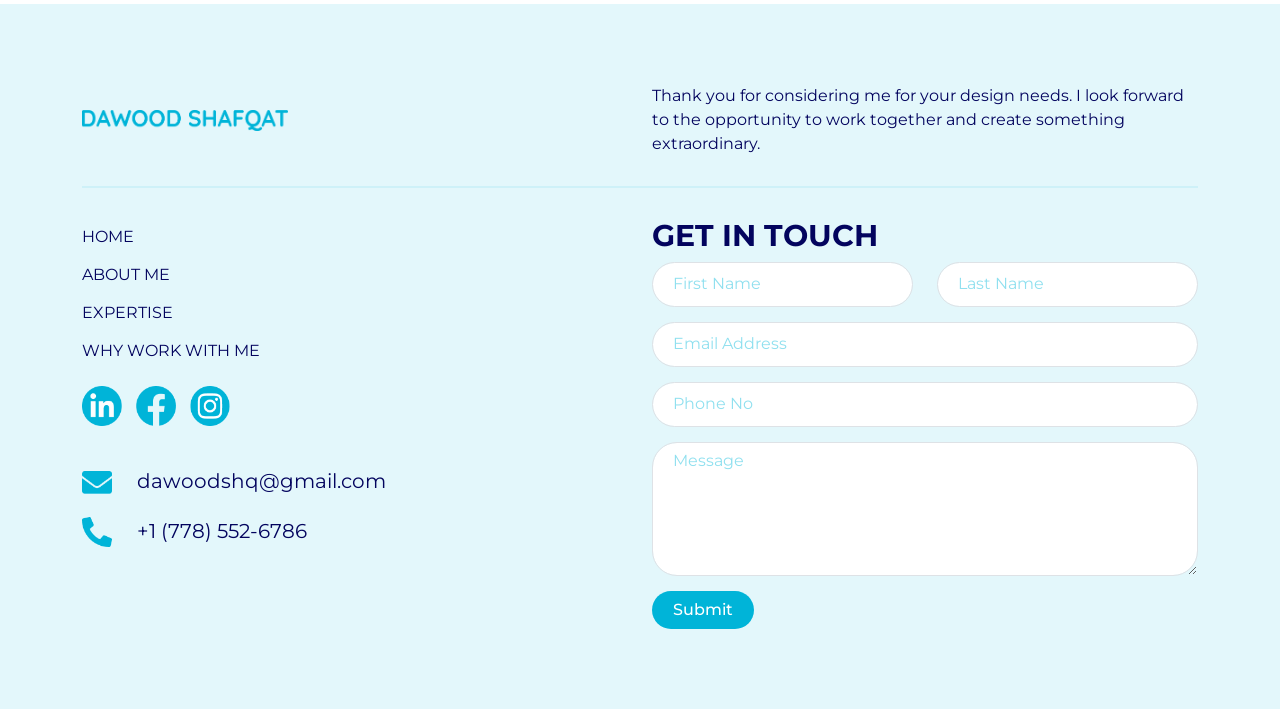
==== commit c9e63e0f: "Update index.html" ====
--- a/index.html
+++ b/index.html
@@ -250,7 +250,7 @@
                         <a href="img/projects/Logo1.png" target="_blank"><img src="img/projects/Logo1.png" alt="" class="img-fluid"></a>
                         <h3>Logo Concept & Design</h3>
                         <h5><b>Company</b> - SoftHouse Sol</h5>
-                        <p>Came up with ideation and designed logo using adobe illustrator. Selected font and colors based on clients chosen niche.  </p>
+                       
                     </div>
 
                      
@@ -258,70 +258,78 @@
                         <a href="img/projects/Logo3_1.png" target="_blank"><img src="img/projects/logo3.png" alt="" class="img-fluid"></a>
                         <h3>Logo Design</h3>
                         <h5><b>Company</b> - AdsGotWheels</h5>
-                        <p>Created logo design for vehicle marketing agency</p>
+                        
                     </div>
 
                     <div class="item">
                         <a href="img/projects/Levellers_Logo.png" target="_blank"><img src="img/projects/Levellers_Logo.png" alt="" class="img-fluid"></a>
                         <h3>Logo Design</h3>
                         <h5><b>Company</b> - Levellers Cooperative</h5>
-                        <p>Designed modern and minimilistic logo for housing cooperative based in Vancouver</p>
+                       
                     </div>
 
                     <div class="item">
                         <a href="img/projects/BabyChino_logo.png" target="_blank"><img src="img/projects/BabyChino_logo.png" alt="" class="img-fluid"></a>
                         <h3>Logo Design</h3>
                         <h5><b>Company</b> - BabyChino</h5>
-                        <p>Designed modern and minimilistic logo for Baby Products Company</p>
+                        
                     </div>
 
                     <div class="item">
                         <a href="https://adsgotwheels.com" target="_blank"><img src="img/projects/Project_agw.png" alt="" class="img-fluid"></a>
                         <h3>Website Design & Development</h3>
                         <h5><b>Company</b> - AdsGotWheels</h5>
-                        <p>Website design for vehicle marketing agency</p>
+                        
                     </div>
 
                     <div class="item">
                         <a href="https://levellerscoop.ca" target="_blank"><img src="img/projects/Project_levellers.png" alt="" class="img-fluid"></a>
                         <h3>Website Design & Development</h3>
                         <h5><b>Company</b> - Levellers Cooperative</h5>
-                        <p>Designed and Dveveloped website for coop housing based in Vancouver including front and backend</p>
+                       
+                    </div>
+
+                    <div class="item">
+                        <a href="https://theleathersuite.com" target="_blank"><img src="img/projects/leather.png" alt="" class="img-fluid"></a>
+                        <h3>Website Design</h3>
+                        <h5><b>Company</b> - The Leather Suite</h5>
+                        
                     </div>
 
                     <div class="item">
                         <a href="img/projects/business.png" target="_blank"><img src="img/projects/business.png" alt="" class="img-fluid"></a>
                         <h3>Business Cards Design</h3>
                         <h5><b>Company</b> - SoftHouse Sol</h5>
-                        <p>Designed business cards for IT services company using Figma. Created 2 different themes black and white and set up dimensions ready for printing.</p>
-                    </div>
+                        
+                    </div>
+                    
 
                     <div class="item">
                         <a href="img/projects/Poster1.png" target="_blank"><img src="img/projects/Poster1.png" alt="" class="img-fluid"></a>
                         <h3>Poster Concept & Design</h3>
                         <h5><b>Company</b> - SoftHouse Sol</h5>
-                        <p>Designed poster's and came up with unique concept's to visually attract consumers with marketing. Designed for digital print using Figma</p>
+                       
                     </div>
 
                     <div class="item">
                         <a href="WebEnergy.pdf" target="_blank"><img src="img/projects/WebEnergy.png" alt="" class="img-fluid"></a>
                         <h3>Web UI Design</h3>
                         <h5><b>Company</b> - Energy</h5>
-                        <p>Designed UI page of website for digital creators to get more exposure for their work.</p>
+                       
                     </div>
 
                     <div class="item">
                         <a href="javascript:;"><img src="img/projects/5.png" alt="" class="img-fluid"></a>
                         <h3>Shopify Store</h3>
                         <h5><b>Company</b> - Dawsh</h5>
-                        <p>Shopify website setup and design for startup</p>
+                       
                     </div>
 
                     <div class="item">
                         <a href="https://www.instagram.com/softhousesol" target="_blank"><img src="img/projects/Social1.png" alt="" class="img-fluid"></a>
                         <h3>Social Media Posts</h3>
                         <h5><b>Company</b> - SoftHouse Sol</h5>
-                        <p>Came up with concept and designed social media posts using Figma for IT services. Selected designs based on company’s theme and target audience.</p>
+                        
                     </div>
 
 
@@ -329,49 +337,49 @@
                         <a href="https://falakintl.com" target="_blank"><img src="img/projects/1.png" alt="" class="img-fluid"></a>
                         <h3>General Trading Website</h3>
                         <h5><b>Company</b> - Falak International</h5>
-                        <p>Design and development of trading company website carefully catered to their requirements</p>
+                        
                     </div>
                     
                     <div class="item">
                         <a href="img/projects/2.png" target="_blank"><img src="img/projects/2.png" alt="" class="img-fluid"></a>
                         <h3>Nanny App UI Design</h3>
                         <h5><b>Company</b> - Amae</h5>
-                        <p>Created wireframes and mockups of over 100 screens for a Nanny locater app. Designed interactive mockups using Figma to serve as presentation of the final concept work.</p>
+                        
                         
                     </div>
                     <!-- <div class="item">
                         <a href="https://interequipment.com" target="_blank"><img src="img/projects/3.png" alt="" class="img-fluid"></a>
                         <h3>Construction Equipment Website</h3>
                         <h5><b>Company</b> - InterEquipment</h5>
-                        <p>Design and development of industrial company website supply app</p>
+                    
                     </div> -->
                     
                     <div class="item">
                         <a href="javascript:;"><img src="img/projects/4.png" alt="" class="img-fluid"></a>
                         <h3>Electronics Store</h3>
                         <h5><b>Company</b> - SFU Project</h5>
-                        <p>Development of electronics website including marketplace integration </p>
+                       
                     </div>
 
                     <div class="item">
                         <a href="https://www.youtube.com/watch?app=desktop&v=ZvAYIL-X05k" target="_blank"><img src="img/projects/anon.png" alt="" class="img-fluid"></a>
                         <h3>Short Film</h3>
                         <h5><b>Company</b> - SFU Project</h5>
-                        <p>Created Short Film including post production work on After Effects</p>
+                     
                     </div>
 
                     <div class="item">
                         <a href="https://www.youtube.com/watch?v=uUejdJ9UH_g" target="_blank"><img src="img/projects/ABMmain.png" alt="" class="img-fluid"></a>
                         <h3>ABM - 3D Model Design</h3>
                         <h5><b>Company</b> - SFU Project</h5>
-                        <p>Created sketches, digital designs using solidworks and a phyical model of a moving object involving multiple gears and a lever.</p>
+                        
                     </div>
 
                     <div class="item">
                         <a href="https://www.youtube.com/watch?v=e-BquKcTvLg" target="_blank"><img src="img/projects/pic4.png" alt="" class="img-fluid"></a>
                         <h3>THE PAVILLION - 3D Model Design</h3>
                         <h5><b>Company</b> - SFU Project</h5>
-                        <p>Designed sketches, digitized on Rhinoceros 6 and rendered on KeyShot 9 of this pavilion model for spatial design course. </p>
+                        
                     </div>
 
 <!--                     <div class="item">
@@ -385,7 +393,7 @@
                         <a href="img/projects/Logo2.png" target="_blank"><img src="img/projects/Logo2.png" alt="" class="img-fluid"></a>
                         <h3>Logo Design</h3>
                         <h5><b>Company</b> - Dawsh</h5>
-                        <p>Designed logo for company selling beauty products. Chose colors and font type to fit their theme of luxury.</p>
+
                     </div>
 
 
@@ -519,3 +527,4 @@
 </body>
 
 </html>
+
